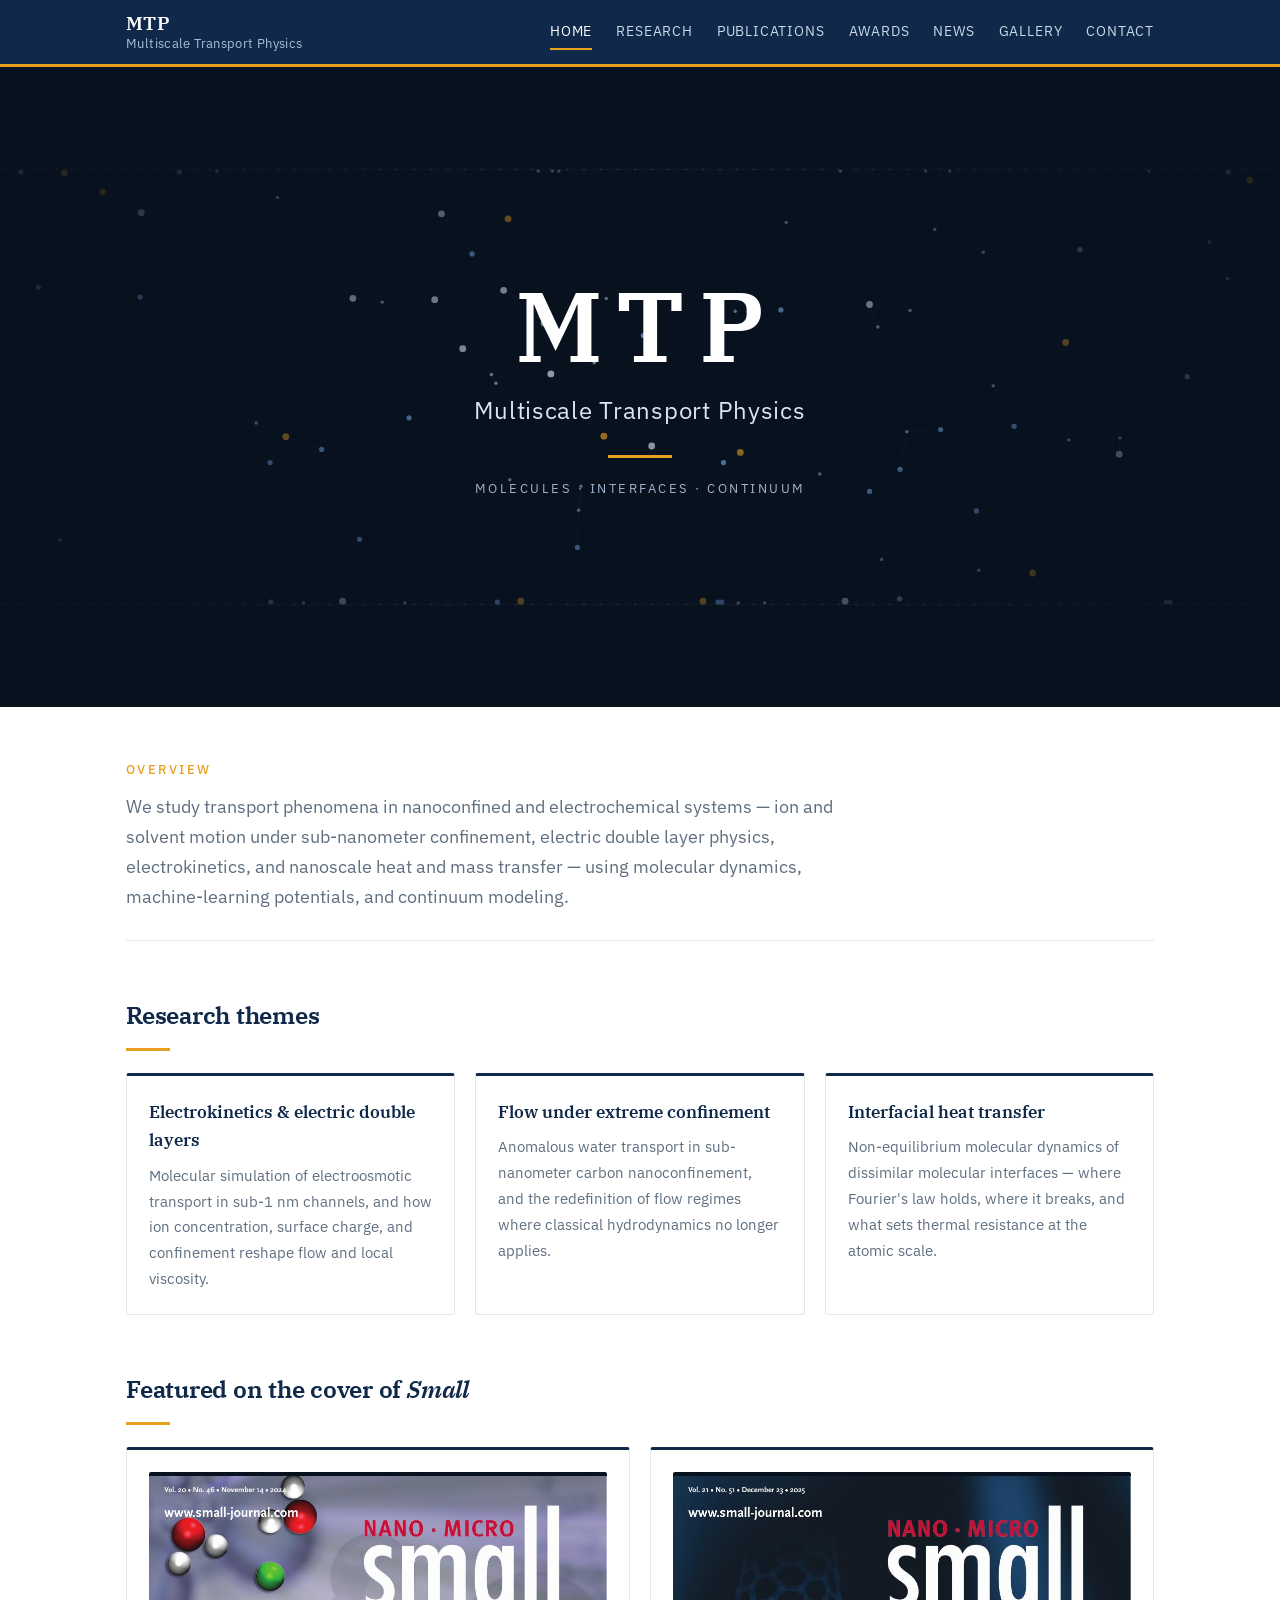
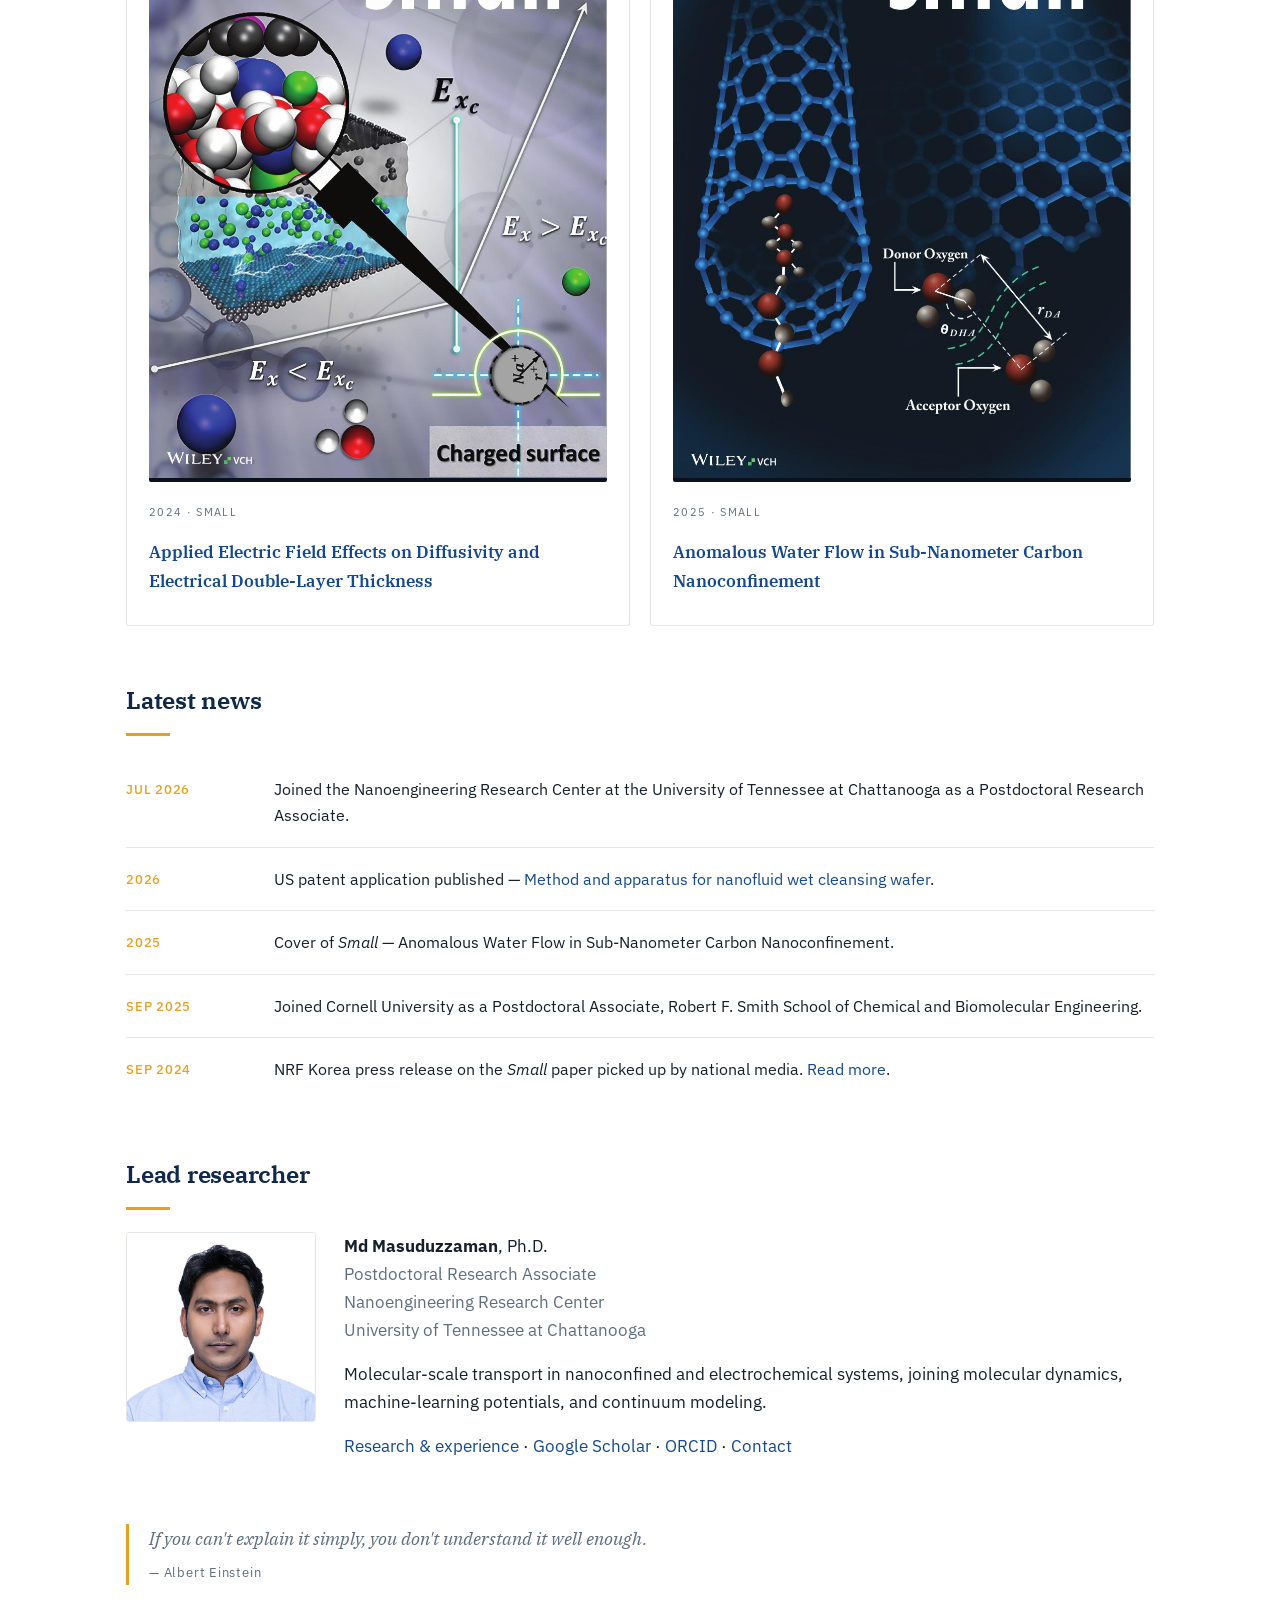
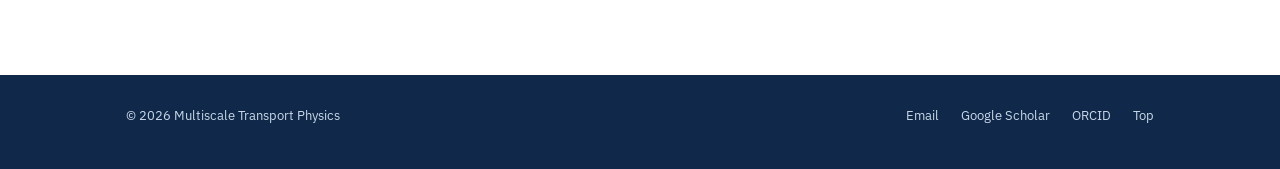
==== index.html @ 9adac337 "Add files via upload" ====
<!DOCTYPE html>
<html lang="en">
<head>
<meta charset="utf-8">
<meta name="viewport" content="width=device-width, initial-scale=1">
<title>MTP — Multiscale Transport Physics</title>
<meta name="description" content="Multiscale Transport Physics (MTP) — molecular dynamics of nanoconfined transport, electric double layers, and interfacial heat transfer.">
<link rel="preconnect" href="https://fonts.googleapis.com">
<link rel="preconnect" href="https://fonts.gstatic.com" crossorigin>
<link href="https://fonts.googleapis.com/css2?family=IBM+Plex+Mono:wght@400;500&family=IBM+Plex+Sans:wght@400;500;600&family=IBM+Plex+Serif:wght@400;500;600&display=swap" rel="stylesheet">
<link rel="stylesheet" href="assets/style.css">
</head>
<body>

<header class="top">
  <nav>
    <a class="brand" href="index.html">MTP<span>Multiscale Transport Physics</span></a>
    <button id="menuBtn" aria-label="Menu">Menu</button>
    <div class="links" id="navLinks">
      <a class="active" href="index.html">Home</a>
      <a href="research.html">Research</a>
      <a href="publications.html">Publications</a>
      <a href="awards.html">Awards</a>
      <a href="news.html">News</a>
      <a href="gallery.html">Gallery</a>
      <a href="contact.html">Contact</a>
    </div>
  </nav>
</header>

<section class="hero-atoms">
  <canvas id="atoms" aria-hidden="true"></canvas>
  <div class="veil"></div>
  <div class="center">
    <p class="mark">MTP</p>
    <p class="full">Multiscale Transport Physics</p>
    <div class="rule"></div>
    <p class="tagline">Molecules · Interfaces · Continuum</p>
  </div>
</section>

<main id="start">

  <div class="page-head">
    <p class="eyebrow">Overview</p>
    <p class="lede">We study transport phenomena in nanoconfined and electrochemical systems — ion and solvent motion under sub-nanometer confinement, electric double layer physics, electrokinetics, and nanoscale heat and mass transfer — using molecular dynamics, machine-learning potentials, and continuum modeling.</p>
  </div>

  <h2>Research themes</h2>
  <div class="cards">
    <div class="card">
      <h4>Electrokinetics &amp; electric double layers</h4>
      <p>Molecular simulation of electroosmotic transport in sub-1 nm channels, and how ion concentration, surface charge, and confinement reshape flow and local viscosity.</p>
    </div>
    <div class="card">
      <h4>Flow under extreme confinement</h4>
      <p>Anomalous water transport in sub-nanometer carbon nanoconfinement, and the redefinition of flow regimes where classical hydrodynamics no longer applies.</p>
    </div>
    <div class="card">
      <h4>Interfacial heat transfer</h4>
      <p>Non-equilibrium molecular dynamics of dissimilar molecular interfaces — where Fourier's law holds, where it breaks, and what sets thermal resistance at the atomic scale.</p>
    </div>
  </div>

  <h2>Featured on the cover of <em>Small</em></h2>
  <div class="cards">
    <div class="card">
      <img class="coverimg" src="images/cover-2024.jpg" alt="Small 2024 cover">
      <span class="tag">2024 · Small</span>
      <h4 style="margin-top:10px"><a href="https://onlinelibrary.wiley.com/doi/abs/10.1002/smll.202470342">Applied Electric Field Effects on Diffusivity and Electrical Double-Layer Thickness</a></h4>
    </div>
    <div class="card">
      <img class="coverimg" src="images/cover-2025.jpg" alt="Small 2025 cover">
      <span class="tag">2025 · Small</span>
      <h4 style="margin-top:10px"><a href="https://onlinelibrary.wiley.com/doi/abs/10.1002/smll.71726">Anomalous Water Flow in Sub-Nanometer Carbon Nanoconfinement</a></h4>
    </div>
  </div>

  <h2>Latest news</h2>
  <ul class="plain news">
    <li><span class="date">Jul 2026</span><span>Joined the Nanoengineering Research Center at the University of Tennessee at Chattanooga as a Postdoctoral Research Associate.</span></li>
    <li><span class="date">2026</span><span>US patent application published — <a href="https://patents.google.com/patent/US20260068576A1/en">Method and apparatus for nanofluid wet cleansing wafer</a>.</span></li>
    <li><span class="date">2025</span><span>Cover of <em>Small</em> — Anomalous Water Flow in Sub-Nanometer Carbon Nanoconfinement.</span></li>
    <li><span class="date">Sep 2025</span><span>Joined Cornell University as a Postdoctoral Associate, Robert F. Smith School of Chemical and Biomolecular Engineering.</span></li>
    <li><span class="date">Sep 2024</span><span>NRF Korea press release on the <em>Small</em> paper picked up by national media. <a href="news.html">Read more</a>.</span></li>
  </ul>

  <h2>Lead researcher</h2>
  <div class="lead">
    <img src="images/portrait.jpg" alt="Md Masuduzzaman">
    <div>
      <p><strong>Md Masuduzzaman</strong>, Ph.D.<br>
      <span class="sub">Postdoctoral Research Associate<br>
      Nanoengineering Research Center<br>
      University of Tennessee at Chattanooga</span></p>
      <p>Molecular-scale transport in nanoconfined and electrochemical systems, joining molecular dynamics, machine-learning potentials, and continuum modeling.</p>
      <p><a href="research.html">Research &amp; experience</a> ·
      <a href="https://scholar.google.com/citations?user=24VWKvkAAAAJ&hl=en">Google Scholar</a> ·
      <a href="https://orcid.org/0000-0002-1301-1601">ORCID</a> ·
      <a href="contact.html">Contact</a></p>
    </div>
  </div>

  <blockquote class="quote">
    If you can't explain it simply, you don't understand it well enough.
    <cite>— Albert Einstein</cite>
  </blockquote>

</main>

<footer>
  <div class="fwrap">
    <span>© <span class="yr"></span> Multiscale Transport Physics</span>
    <a href="mailto:md-masuduzzaman@utc.edu">Email</a>
    <a href="https://scholar.google.com/citations?user=24VWKvkAAAAJ&hl=en">Google Scholar</a>
    <a href="https://orcid.org/0000-0002-1301-1601">ORCID</a>
    <a href="#">Top</a>
  </div>
</footer>

<script src="assets/site.js"></script>
<script src="assets/atoms.js"></script>
</body>
</html>
---- assets/style.css ----
:root{
  --navy:#10294a;
  --ink:#16202c;
  --muted:#5f6f80;
  --line:#e4e8ed;
  --bg:#ffffff;
  --soft:#f6f8fa;
  --gold:#e8a020;
  --link:#14498f;
  --maxw:1080px;
  --pad:26px;
}
*{box-sizing:border-box}
html{scroll-behavior:smooth}
body{margin:0;background:var(--bg);color:var(--ink);
  font-family:"IBM Plex Sans",system-ui,-apple-system,sans-serif;
  font-size:16.5px;line-height:1.7;-webkit-font-smoothing:antialiased}
a{color:var(--link);text-decoration:none}
a:hover{text-decoration:underline}
a:focus-visible,button:focus-visible{outline:2px solid var(--gold);outline-offset:3px}
img{max-width:100%;height:auto;display:block}

/* ================= header ================= */
header.top{position:sticky;top:0;z-index:40;background:var(--navy);
  border-bottom:3px solid var(--gold)}
nav{max-width:var(--maxw);margin:0 auto;padding:0 var(--pad);
  display:flex;align-items:center;gap:26px;min-height:64px}
nav .brand{margin-right:auto;color:#fff;font-family:"IBM Plex Serif",serif;
  font-weight:600;font-size:19px;letter-spacing:.02em;line-height:1.25}
nav .brand:hover{text-decoration:none}
nav .brand span{font-family:"IBM Plex Sans",sans-serif;font-weight:400;
  font-size:12.5px;color:#a9bdd6;display:block;letter-spacing:.03em}
nav .links{display:flex;gap:24px;flex-wrap:wrap}
nav .links a{font-size:13.5px;letter-spacing:.06em;text-transform:uppercase;
  color:#c9d8e8;padding:6px 0;border-bottom:2px solid transparent}
nav .links a:hover{color:#fff;text-decoration:none;border-bottom-color:rgba(232,160,32,.5)}
nav .links a.active{color:#fff;border-bottom-color:var(--gold)}
#menuBtn{display:none;background:none;border:1px solid #3d5b80;border-radius:3px;
  color:#fff;padding:6px 12px;font-size:13px;cursor:pointer}
@media(max-width:860px){
  nav{flex-wrap:wrap;padding-bottom:8px}
  #menuBtn{display:block}
  nav .links{display:none;width:100%;flex-direction:column;gap:0;padding:6px 0 10px}
  nav .links.open{display:flex}
  nav .links a{padding:10px 0;border-bottom:1px solid rgba(255,255,255,.08)}
}

/* ================= hero ================= */
.hero-atoms{position:relative;height:min(78vh,640px);min-height:420px;
  background:#08111e;overflow:hidden}
.hero-atoms canvas{position:absolute;inset:0;width:100%;height:100%;display:block}
.hero-atoms .veil{position:absolute;inset:0;
  background:radial-gradient(ellipse at center,rgba(8,17,30,.28) 0%,rgba(8,17,30,.86) 72%)}
.hero-atoms .center{position:absolute;inset:0;display:flex;flex-direction:column;
  align-items:center;justify-content:center;text-align:center;padding:0 24px}
.hero-atoms .mark{font-family:"IBM Plex Serif",serif;font-size:clamp(3rem,10vw,6.2rem);
  font-weight:600;letter-spacing:.14em;color:#fff;margin:0;line-height:1;text-indent:.14em;
  opacity:0;animation:rise .9s ease .1s forwards}
.hero-atoms .full{font-weight:400;font-size:clamp(1rem,2.8vw,1.5rem);color:#dce6f2;
  margin:16px 0 0;letter-spacing:.03em;opacity:0;animation:rise .9s ease .4s forwards}
.hero-atoms .rule{width:64px;height:3px;background:var(--gold);margin:24px 0 0;
  opacity:0;animation:rise .9s ease .6s forwards}
.hero-atoms .tagline{font-size:12.5px;letter-spacing:.2em;text-transform:uppercase;
  color:#9fb4cc;margin:20px 0 0;opacity:0;animation:rise .9s ease .75s forwards}
@keyframes rise{from{opacity:0;transform:translateY(12px)}to{opacity:1;transform:none}}
@media (prefers-reduced-motion:reduce){
  .hero-atoms .mark,.hero-atoms .full,.hero-atoms .rule,.hero-atoms .tagline{animation:none;opacity:1}
}

/* ================= sections ================= */
main{max-width:var(--maxw);margin:0 auto;padding:0 var(--pad) 90px}
.page-head{padding:52px 0 28px;border-bottom:1px solid var(--line)}
.eyebrow{font-size:12.5px;letter-spacing:.18em;text-transform:uppercase;
  color:var(--gold);margin:0 0 12px;font-weight:500}
h1,h2,h3,h4{font-family:"IBM Plex Serif",serif;color:var(--navy)}
h1{font-size:clamp(1.9rem,4.4vw,2.6rem);font-weight:600;line-height:1.16;
  letter-spacing:-.015em;margin:0 0 16px}
h2{font-size:1.5rem;font-weight:600;margin:54px 0 0;letter-spacing:-.01em}
h2::after{content:"";display:block;width:44px;height:3px;background:var(--gold);margin:12px 0 22px}
h3{font-size:1.05rem;font-weight:600;margin:38px 0 14px;color:var(--ink)}
h4{font-size:1.05rem;font-weight:600;margin:0 0 8px}
.page-head h1{margin-top:0}
p{margin:0 0 16px}
.sub{color:var(--muted)}
.lede{font-size:1.1rem;color:var(--muted);margin:0;max-width:68ch}
.intro{max-width:70ch;padding:52px 0 0}
.intro p{font-size:1.1rem;color:var(--muted)}

/* ================= cards ================= */
.cards{display:grid;grid-template-columns:repeat(auto-fit,minmax(270px,1fr));gap:20px}
.card{border:1px solid var(--line);border-top:3px solid var(--navy);
  border-radius:3px;padding:22px;background:var(--bg)}
.card p{font-size:.95rem;color:var(--muted);margin:0}
.card img{border-radius:2px;margin:0 0 14px}
.card img.coverimg{aspect-ratio:3/4;object-fit:contain;background:#08111e}
.tag{display:inline-block;font-size:11px;letter-spacing:.12em;text-transform:uppercase;
  color:var(--muted);margin-bottom:6px}

/* ================= lists ================= */
ul.plain{list-style:none;padding:0;margin:0}
ul.plain li{padding:18px 0;border-bottom:1px solid var(--line);font-size:.97rem}
ul.plain li:last-child{border-bottom:0}
ul.bul{padding-left:20px;margin:0 0 16px}
ul.bul li{margin-bottom:10px}
.authors{color:var(--muted)}
.venue{font-weight:600;color:var(--navy)}

ul.pubs li{display:grid;grid-template-columns:180px 1fr;gap:24px;align-items:start}
ul.pubs img{border:1px solid var(--line);border-radius:3px;background:#fff;
  width:100%;aspect-ratio:4/3;object-fit:contain;padding:7px}
@media(max-width:620px){ul.pubs li{grid-template-columns:1fr}ul.pubs img{max-width:300px}}

.news li{display:grid;grid-template-columns:130px 1fr;gap:18px}
.news .date{font-size:12.5px;letter-spacing:.06em;text-transform:uppercase;
  color:var(--gold);font-weight:500;padding-top:3px}
@media(max-width:620px){.news li{grid-template-columns:1fr;gap:4px}}

/* ================= timeline ================= */
.role{border-left:3px solid var(--line);padding:0 0 28px 24px;position:relative}
.role::before{content:"";position:absolute;left:-7px;top:9px;width:11px;height:11px;
  border-radius:50%;background:var(--gold)}
.role .when{font-size:12.5px;letter-spacing:.06em;text-transform:uppercase;
  color:var(--muted);font-weight:500}
.role .what{font-weight:600;color:var(--navy);margin:3px 0 2px}
.role .where{color:var(--muted);font-size:.95rem}

/* ================= media blocks ================= */
.lead{display:grid;grid-template-columns:190px 1fr;gap:28px;align-items:start}
.lead img{border:1px solid var(--line);border-radius:3px;width:100%;
  aspect-ratio:1/1;object-fit:cover}
@media(max-width:620px){.lead{grid-template-columns:1fr}.lead img{max-width:210px}}

.grid{display:grid;grid-template-columns:repeat(auto-fill,minmax(240px,1fr));gap:18px}
.grid figure{margin:0}
.grid img{border:1px solid var(--line);border-radius:3px;aspect-ratio:4/3;
  object-fit:contain;background:#fff;padding:7px}
.grid figcaption{font-size:.85rem;color:var(--muted);margin-top:8px}
.wide{border:1px solid var(--line);border-radius:3px;background:#fff;padding:10px}

.videos{display:grid;grid-template-columns:repeat(auto-fill,minmax(310px,1fr));gap:20px}
.videos figure{margin:0}
.videos .frame{position:relative;padding-top:56.25%;border:1px solid var(--line);
  border-radius:3px;overflow:hidden;background:#08111e}
.videos iframe{position:absolute;inset:0;width:100%;height:100%;border:0}
.videos figcaption{font-size:.85rem;color:var(--muted);margin-top:8px}

/* ================= panels ================= */
.panel{background:var(--soft);border:1px solid var(--line);border-left:3px solid var(--gold);
  border-radius:3px;padding:26px}
.panel .row{display:grid;grid-template-columns:130px 1fr;gap:14px;padding:8px 0;font-size:.96rem}
.panel .row b{color:var(--muted);font-size:12px;letter-spacing:.1em;
  text-transform:uppercase;font-weight:500;padding-top:4px}
@media(max-width:560px){.panel .row{grid-template-columns:1fr;gap:2px}}
.quote{font-family:"IBM Plex Serif",serif;font-size:1.1rem;font-style:italic;
  color:var(--muted);border-left:3px solid var(--gold);padding-left:20px;margin:48px 0 0}
.quote cite{display:block;font-style:normal;font-size:.82rem;
  font-family:"IBM Plex Sans",sans-serif;margin-top:8px;letter-spacing:.06em}

/* ================= footer ================= */
footer{background:var(--navy);color:#c9d8e8}
footer .fwrap{max-width:var(--maxw);margin:0 auto;padding:30px var(--pad) 42px;
  display:flex;gap:22px;flex-wrap:wrap;align-items:center;font-size:13px}
footer .fwrap span:first-child{margin-right:auto}
footer a{color:#c9d8e8}
footer a:hover{color:#fff}
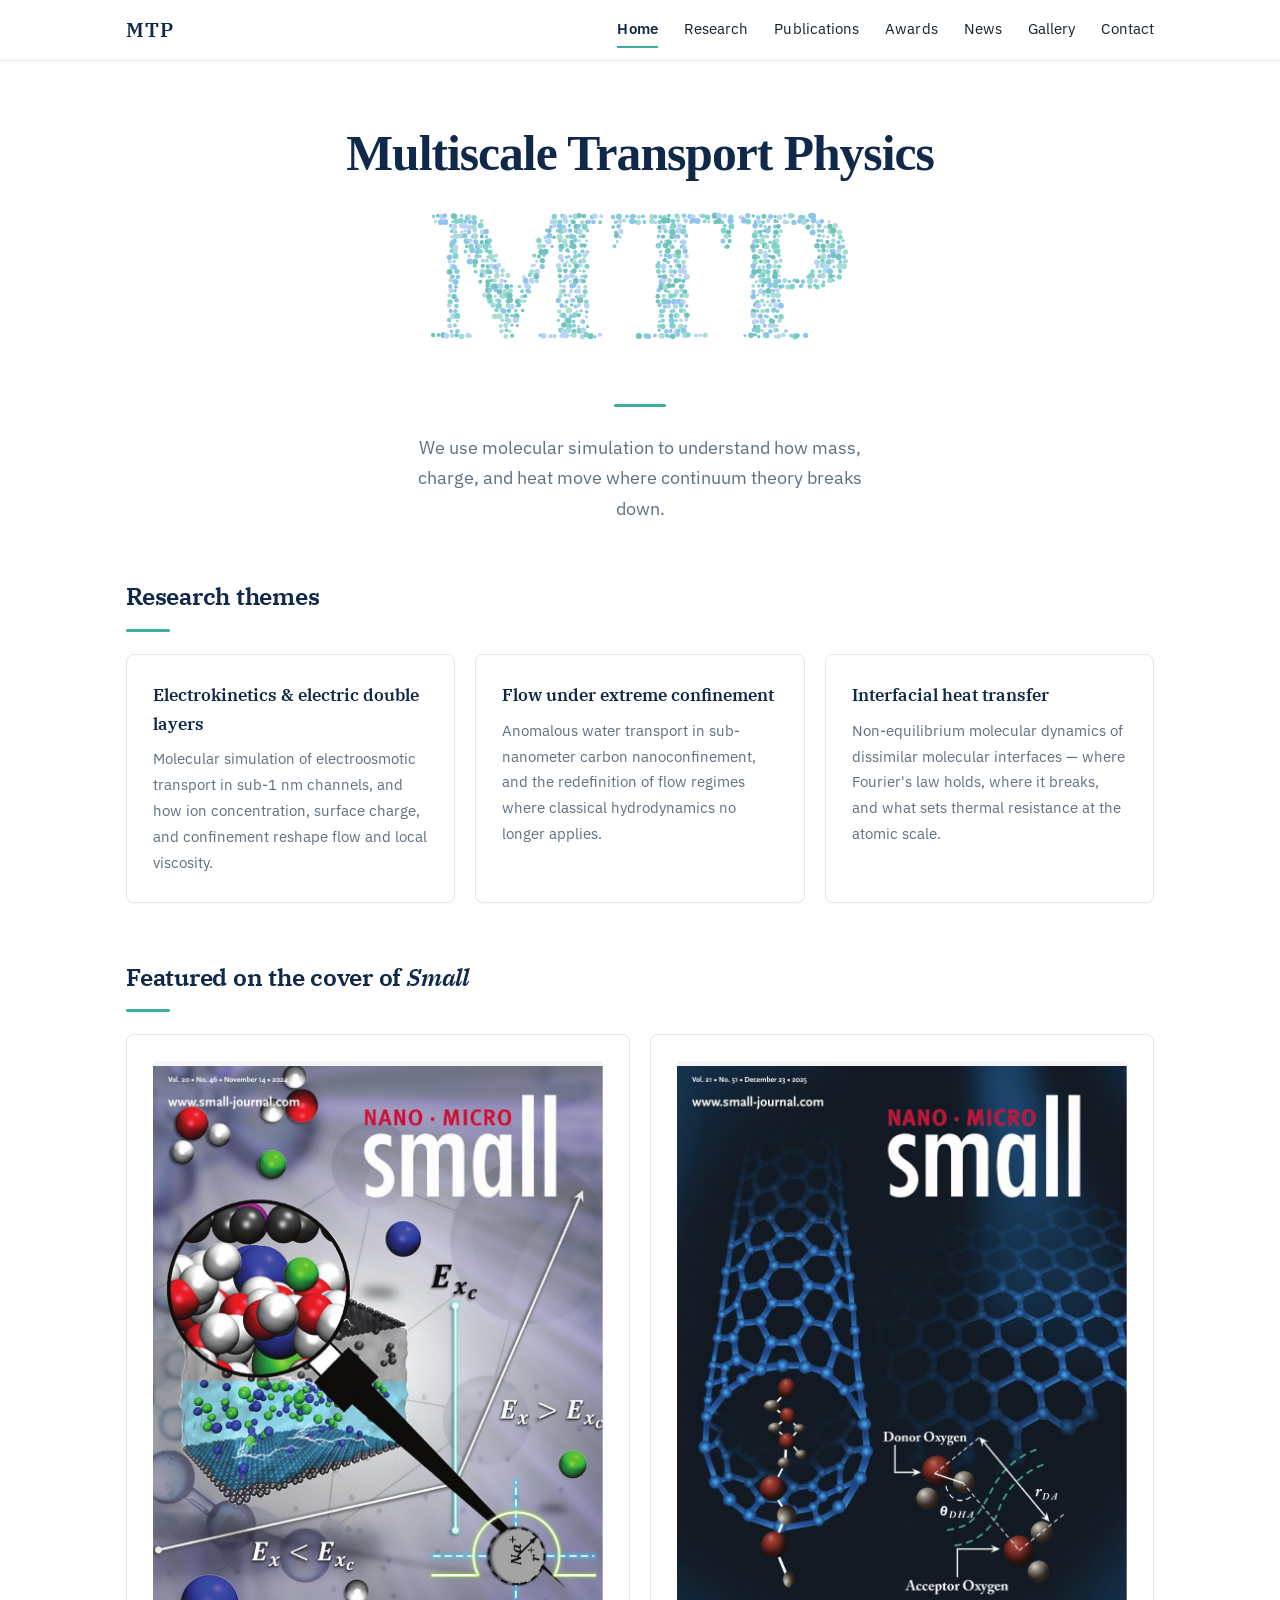
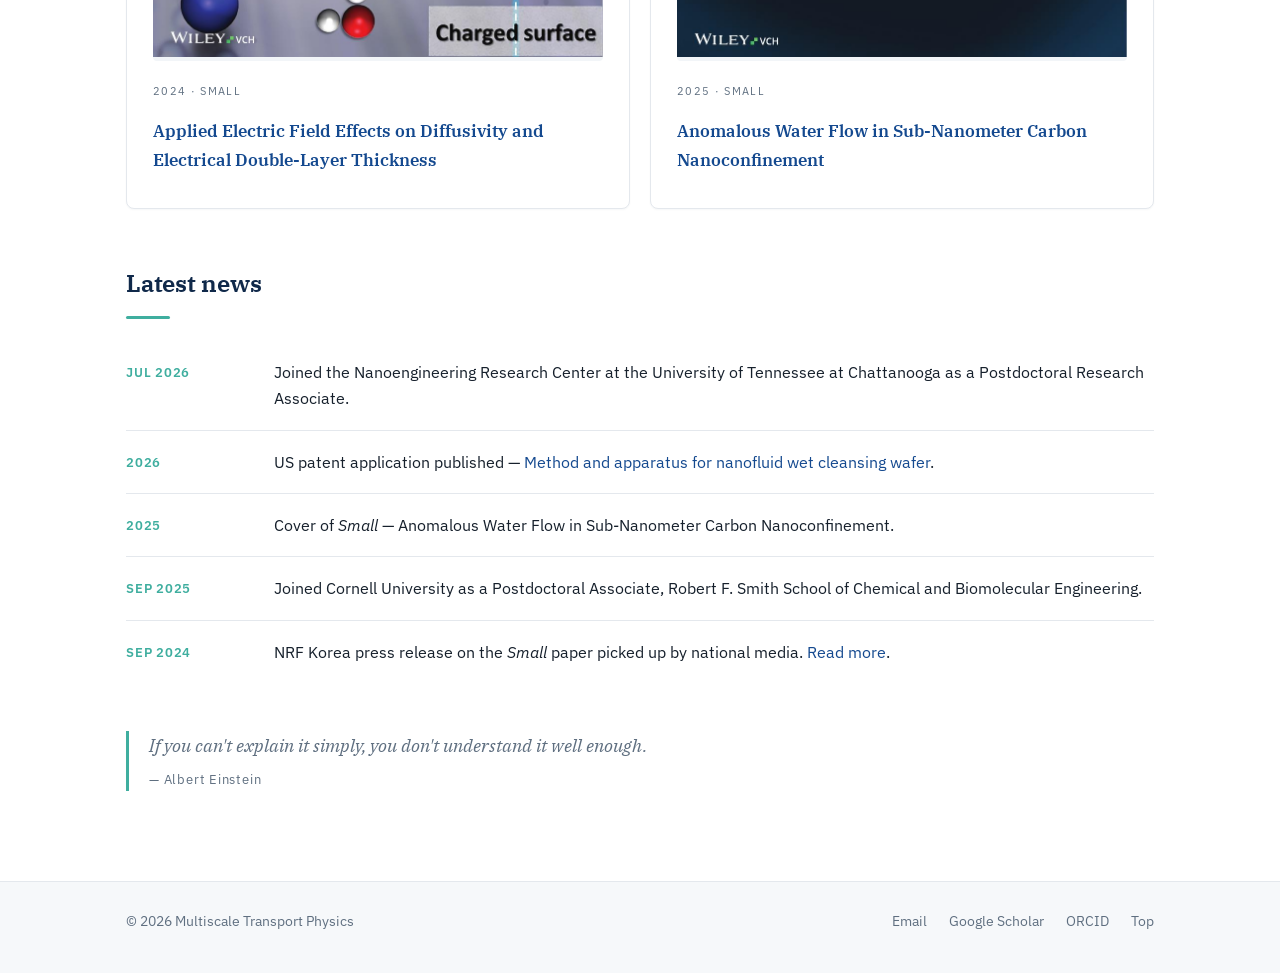
==== commit 525835a2: "Add files via upload" ====
--- a/index.html
+++ b/index.html
@@ -28,25 +28,18 @@
   </nav>
 </header>
 
-<section class="hero-atoms">
-  <canvas id="atoms" aria-hidden="true"></canvas>
-  <div class="veil"></div>
-  <div class="center">
-    <p class="mark">MTP</p>
-    <p class="full">Multiscale Transport Physics</p>
-    <div class="rule"></div>
-    <p class="tagline">Molecules · Interfaces · Continuum</p>
+<section class="hero">
+  <div class="inner">
+    <h1>Multiscale Transport Physics</h1>
+    <div class="canvaswrap"><canvas id="mark" aria-label="MTP"></canvas></div>
+    <div class="divider"></div>
+    <p class="tagline">We use molecular simulation to understand how mass, charge, and heat move where continuum theory breaks down.</p>
   </div>
 </section>
 
 <main id="start">
 
-  <div class="page-head">
-    <p class="eyebrow">Overview</p>
-    <p class="lede">We study transport phenomena in nanoconfined and electrochemical systems — ion and solvent motion under sub-nanometer confinement, electric double layer physics, electrokinetics, and nanoscale heat and mass transfer — using molecular dynamics, machine-learning potentials, and continuum modeling.</p>
-  </div>
-
-  <h2>Research themes</h2>
+  <h2 style="margin-top:34px">Research themes</h2>
   <div class="cards">
     <div class="card">
       <h4>Electrokinetics &amp; electric double layers</h4>
@@ -85,22 +78,6 @@
     <li><span class="date">Sep 2024</span><span>NRF Korea press release on the <em>Small</em> paper picked up by national media. <a href="news.html">Read more</a>.</span></li>
   </ul>
 
-  <h2>Lead researcher</h2>
-  <div class="lead">
-    <img src="images/portrait.jpg" alt="Md Masuduzzaman">
-    <div>
-      <p><strong>Md Masuduzzaman</strong>, Ph.D.<br>
-      <span class="sub">Postdoctoral Research Associate<br>
-      Nanoengineering Research Center<br>
-      University of Tennessee at Chattanooga</span></p>
-      <p>Molecular-scale transport in nanoconfined and electrochemical systems, joining molecular dynamics, machine-learning potentials, and continuum modeling.</p>
-      <p><a href="research.html">Research &amp; experience</a> ·
-      <a href="https://scholar.google.com/citations?user=24VWKvkAAAAJ&hl=en">Google Scholar</a> ·
-      <a href="https://orcid.org/0000-0002-1301-1601">ORCID</a> ·
-      <a href="contact.html">Contact</a></p>
-    </div>
-  </div>
-
   <blockquote class="quote">
     If you can't explain it simply, you don't understand it well enough.
     <cite>— Albert Einstein</cite>
@@ -119,6 +96,6 @@
 </footer>
 
 <script src="assets/site.js"></script>
-<script src="assets/atoms.js"></script>
+<script src="assets/wordmark.js"></script>
 </body>
 </html>
--- a/assets/style.css
+++ b/assets/style.css
@@ -6,6 +6,7 @@
   --bg:#ffffff;
   --soft:#f6f8fa;
   --gold:#e8a020;
+  --teal:#3fae9f;
   --link:#14498f;
   --maxw:1080px;
   --pad:26px;
@@ -21,62 +22,52 @@
 img{max-width:100%;height:auto;display:block}
 
 /* ================= header ================= */
-header.top{position:sticky;top:0;z-index:40;background:var(--navy);
-  border-bottom:3px solid var(--gold)}
+header.top{position:sticky;top:0;z-index:40;background:rgba(255,255,255,.95);
+  backdrop-filter:blur(10px);border-bottom:1px solid var(--line)}
 nav{max-width:var(--maxw);margin:0 auto;padding:0 var(--pad);
-  display:flex;align-items:center;gap:26px;min-height:64px}
-nav .brand{margin-right:auto;color:#fff;font-family:"IBM Plex Serif",serif;
-  font-weight:600;font-size:19px;letter-spacing:.02em;line-height:1.25}
+  display:flex;align-items:center;gap:30px;min-height:60px}
+nav .brand{margin-right:auto;color:var(--navy);font-family:"IBM Plex Serif",serif;
+  font-weight:600;font-size:20px;letter-spacing:.04em}
 nav .brand:hover{text-decoration:none}
-nav .brand span{font-family:"IBM Plex Sans",sans-serif;font-weight:400;
-  font-size:12.5px;color:#a9bdd6;display:block;letter-spacing:.03em}
-nav .links{display:flex;gap:24px;flex-wrap:wrap}
-nav .links a{font-size:13.5px;letter-spacing:.06em;text-transform:uppercase;
-  color:#c9d8e8;padding:6px 0;border-bottom:2px solid transparent}
-nav .links a:hover{color:#fff;text-decoration:none;border-bottom-color:rgba(232,160,32,.5)}
-nav .links a.active{color:#fff;border-bottom-color:var(--gold)}
-#menuBtn{display:none;background:none;border:1px solid #3d5b80;border-radius:3px;
-  color:#fff;padding:6px 12px;font-size:13px;cursor:pointer}
+nav .brand span{display:none}
+nav .links{display:flex;gap:26px;flex-wrap:wrap}
+nav .links a{font-size:14.5px;color:var(--ink);padding:5px 0;
+  border-bottom:2px solid transparent;letter-spacing:.005em}
+nav .links a:hover{color:var(--navy);text-decoration:none;border-bottom-color:var(--line)}
+nav .links a.active{color:var(--navy);font-weight:600;border-bottom-color:var(--teal)}
+#menuBtn{display:none;background:none;border:1px solid var(--line);border-radius:4px;
+  color:var(--ink);padding:6px 12px;font-size:13px;cursor:pointer}
 @media(max-width:860px){
   nav{flex-wrap:wrap;padding-bottom:8px}
   #menuBtn{display:block}
-  nav .links{display:none;width:100%;flex-direction:column;gap:0;padding:6px 0 10px}
+  nav .links{display:none;width:100%;flex-direction:column;gap:0;padding:4px 0 8px}
   nav .links.open{display:flex}
-  nav .links a{padding:10px 0;border-bottom:1px solid rgba(255,255,255,.08)}
+  nav .links a{padding:10px 0;border-bottom:1px solid var(--line)}
 }
 
 /* ================= hero ================= */
-.hero-atoms{position:relative;height:min(78vh,640px);min-height:420px;
-  background:#08111e;overflow:hidden}
-.hero-atoms canvas{position:absolute;inset:0;width:100%;height:100%;display:block}
-.hero-atoms .veil{position:absolute;inset:0;
-  background:radial-gradient(ellipse at center,rgba(8,17,30,.28) 0%,rgba(8,17,30,.86) 72%)}
-.hero-atoms .center{position:absolute;inset:0;display:flex;flex-direction:column;
-  align-items:center;justify-content:center;text-align:center;padding:0 24px}
-.hero-atoms .mark{font-family:"IBM Plex Serif",serif;font-size:clamp(3rem,10vw,6.2rem);
-  font-weight:600;letter-spacing:.14em;color:#fff;margin:0;line-height:1;text-indent:.14em;
-  opacity:0;animation:rise .9s ease .1s forwards}
-.hero-atoms .full{font-weight:400;font-size:clamp(1rem,2.8vw,1.5rem);color:#dce6f2;
-  margin:16px 0 0;letter-spacing:.03em;opacity:0;animation:rise .9s ease .4s forwards}
-.hero-atoms .rule{width:64px;height:3px;background:var(--gold);margin:24px 0 0;
-  opacity:0;animation:rise .9s ease .6s forwards}
-.hero-atoms .tagline{font-size:12.5px;letter-spacing:.2em;text-transform:uppercase;
-  color:#9fb4cc;margin:20px 0 0;opacity:0;animation:rise .9s ease .75s forwards}
-@keyframes rise{from{opacity:0;transform:translateY(12px)}to{opacity:1;transform:none}}
-@media (prefers-reduced-motion:reduce){
-  .hero-atoms .mark,.hero-atoms .full,.hero-atoms .rule,.hero-atoms .tagline{animation:none;opacity:1}
-}
+.hero{background:var(--bg);padding:64px 0 18px;text-align:center}
+.hero .inner{max-width:900px;margin:0 auto;padding:0 var(--pad)}
+.hero h1{font-size:clamp(1.9rem,5vw,3.1rem);font-weight:700;color:var(--navy);
+  margin:0;letter-spacing:-.02em;line-height:1.15}
+.hero .canvaswrap{margin:14px auto 0;max-width:640px}
+.hero canvas{width:100%;height:190px;display:block;cursor:crosshair;touch-action:none}
+@media(max-width:600px){.hero canvas{height:130px}}
+.hero .divider{width:52px;height:3px;background:var(--teal);margin:18px auto 26px;
+  border-radius:2px}
+.hero .tagline{font-size:1.12rem;color:var(--muted);max-width:44ch;margin:0 auto;
+  line-height:1.7}
 
 /* ================= sections ================= */
 main{max-width:var(--maxw);margin:0 auto;padding:0 var(--pad) 90px}
 .page-head{padding:52px 0 28px;border-bottom:1px solid var(--line)}
 .eyebrow{font-size:12.5px;letter-spacing:.18em;text-transform:uppercase;
-  color:var(--gold);margin:0 0 12px;font-weight:500}
+  color:var(--teal);margin:0 0 12px;font-weight:600}
 h1,h2,h3,h4{font-family:"IBM Plex Serif",serif;color:var(--navy)}
 h1{font-size:clamp(1.9rem,4.4vw,2.6rem);font-weight:600;line-height:1.16;
   letter-spacing:-.015em;margin:0 0 16px}
 h2{font-size:1.5rem;font-weight:600;margin:54px 0 0;letter-spacing:-.01em}
-h2::after{content:"";display:block;width:44px;height:3px;background:var(--gold);margin:12px 0 22px}
+h2::after{content:"";display:block;width:44px;height:3px;background:var(--teal);margin:12px 0 22px;border-radius:2px}
 h3{font-size:1.05rem;font-weight:600;margin:38px 0 14px;color:var(--ink)}
 h4{font-size:1.05rem;font-weight:600;margin:0 0 8px}
 .page-head h1{margin-top:0}
@@ -88,11 +79,12 @@
 
 /* ================= cards ================= */
 .cards{display:grid;grid-template-columns:repeat(auto-fit,minmax(270px,1fr));gap:20px}
-.card{border:1px solid var(--line);border-top:3px solid var(--navy);
-  border-radius:3px;padding:22px;background:var(--bg)}
+.card{border:1px solid var(--line);border-radius:8px;padding:26px;background:var(--bg);
+  box-shadow:0 1px 2px rgba(16,41,74,.04);transition:box-shadow .18s ease,transform .18s ease}
+.card:hover{box-shadow:0 6px 20px rgba(16,41,74,.08);transform:translateY(-2px)}
 .card p{font-size:.95rem;color:var(--muted);margin:0}
 .card img{border-radius:2px;margin:0 0 14px}
-.card img.coverimg{aspect-ratio:3/4;object-fit:contain;background:#08111e}
+.card img.coverimg{aspect-ratio:3/4;object-fit:contain;background:#f2f5f8;border-radius:4px}
 .tag{display:inline-block;font-size:11px;letter-spacing:.12em;text-transform:uppercase;
   color:var(--muted);margin-bottom:6px}
 
@@ -112,13 +104,13 @@
 
 .news li{display:grid;grid-template-columns:130px 1fr;gap:18px}
 .news .date{font-size:12.5px;letter-spacing:.06em;text-transform:uppercase;
-  color:var(--gold);font-weight:500;padding-top:3px}
+  color:var(--teal);font-weight:600;padding-top:3px}
 @media(max-width:620px){.news li{grid-template-columns:1fr;gap:4px}}
 
 /* ================= timeline ================= */
 .role{border-left:3px solid var(--line);padding:0 0 28px 24px;position:relative}
 .role::before{content:"";position:absolute;left:-7px;top:9px;width:11px;height:11px;
-  border-radius:50%;background:var(--gold)}
+  border-radius:50%;background:var(--teal)}
 .role .when{font-size:12.5px;letter-spacing:.06em;text-transform:uppercase;
   color:var(--muted);font-weight:500}
 .role .what{font-weight:600;color:var(--navy);margin:3px 0 2px}
@@ -140,26 +132,26 @@
 .videos{display:grid;grid-template-columns:repeat(auto-fill,minmax(310px,1fr));gap:20px}
 .videos figure{margin:0}
 .videos .frame{position:relative;padding-top:56.25%;border:1px solid var(--line);
-  border-radius:3px;overflow:hidden;background:#08111e}
+  border-radius:8px;overflow:hidden;background:#eef2f6}
 .videos iframe{position:absolute;inset:0;width:100%;height:100%;border:0}
 .videos figcaption{font-size:.85rem;color:var(--muted);margin-top:8px}
 
 /* ================= panels ================= */
-.panel{background:var(--soft);border:1px solid var(--line);border-left:3px solid var(--gold);
-  border-radius:3px;padding:26px}
+.panel{background:var(--soft);border:1px solid var(--line);border-left:3px solid var(--teal);
+  border-radius:8px;padding:26px}
 .panel .row{display:grid;grid-template-columns:130px 1fr;gap:14px;padding:8px 0;font-size:.96rem}
 .panel .row b{color:var(--muted);font-size:12px;letter-spacing:.1em;
   text-transform:uppercase;font-weight:500;padding-top:4px}
 @media(max-width:560px){.panel .row{grid-template-columns:1fr;gap:2px}}
 .quote{font-family:"IBM Plex Serif",serif;font-size:1.1rem;font-style:italic;
-  color:var(--muted);border-left:3px solid var(--gold);padding-left:20px;margin:48px 0 0}
+  color:var(--muted);border-left:3px solid var(--teal);padding-left:20px;margin:48px 0 0}
 .quote cite{display:block;font-style:normal;font-size:.82rem;
   font-family:"IBM Plex Sans",sans-serif;margin-top:8px;letter-spacing:.06em}
 
 /* ================= footer ================= */
-footer{background:var(--navy);color:#c9d8e8}
-footer .fwrap{max-width:var(--maxw);margin:0 auto;padding:30px var(--pad) 42px;
-  display:flex;gap:22px;flex-wrap:wrap;align-items:center;font-size:13px}
+footer{border-top:1px solid var(--line);background:var(--soft)}
+footer .fwrap{max-width:var(--maxw);margin:0 auto;padding:28px var(--pad) 40px;
+  display:flex;gap:22px;flex-wrap:wrap;align-items:center;font-size:13.5px;color:var(--muted)}
 footer .fwrap span:first-child{margin-right:auto}
-footer a{color:#c9d8e8}
-footer a:hover{color:#fff}
+footer a{color:var(--muted)}
+footer a:hover{color:var(--navy)}
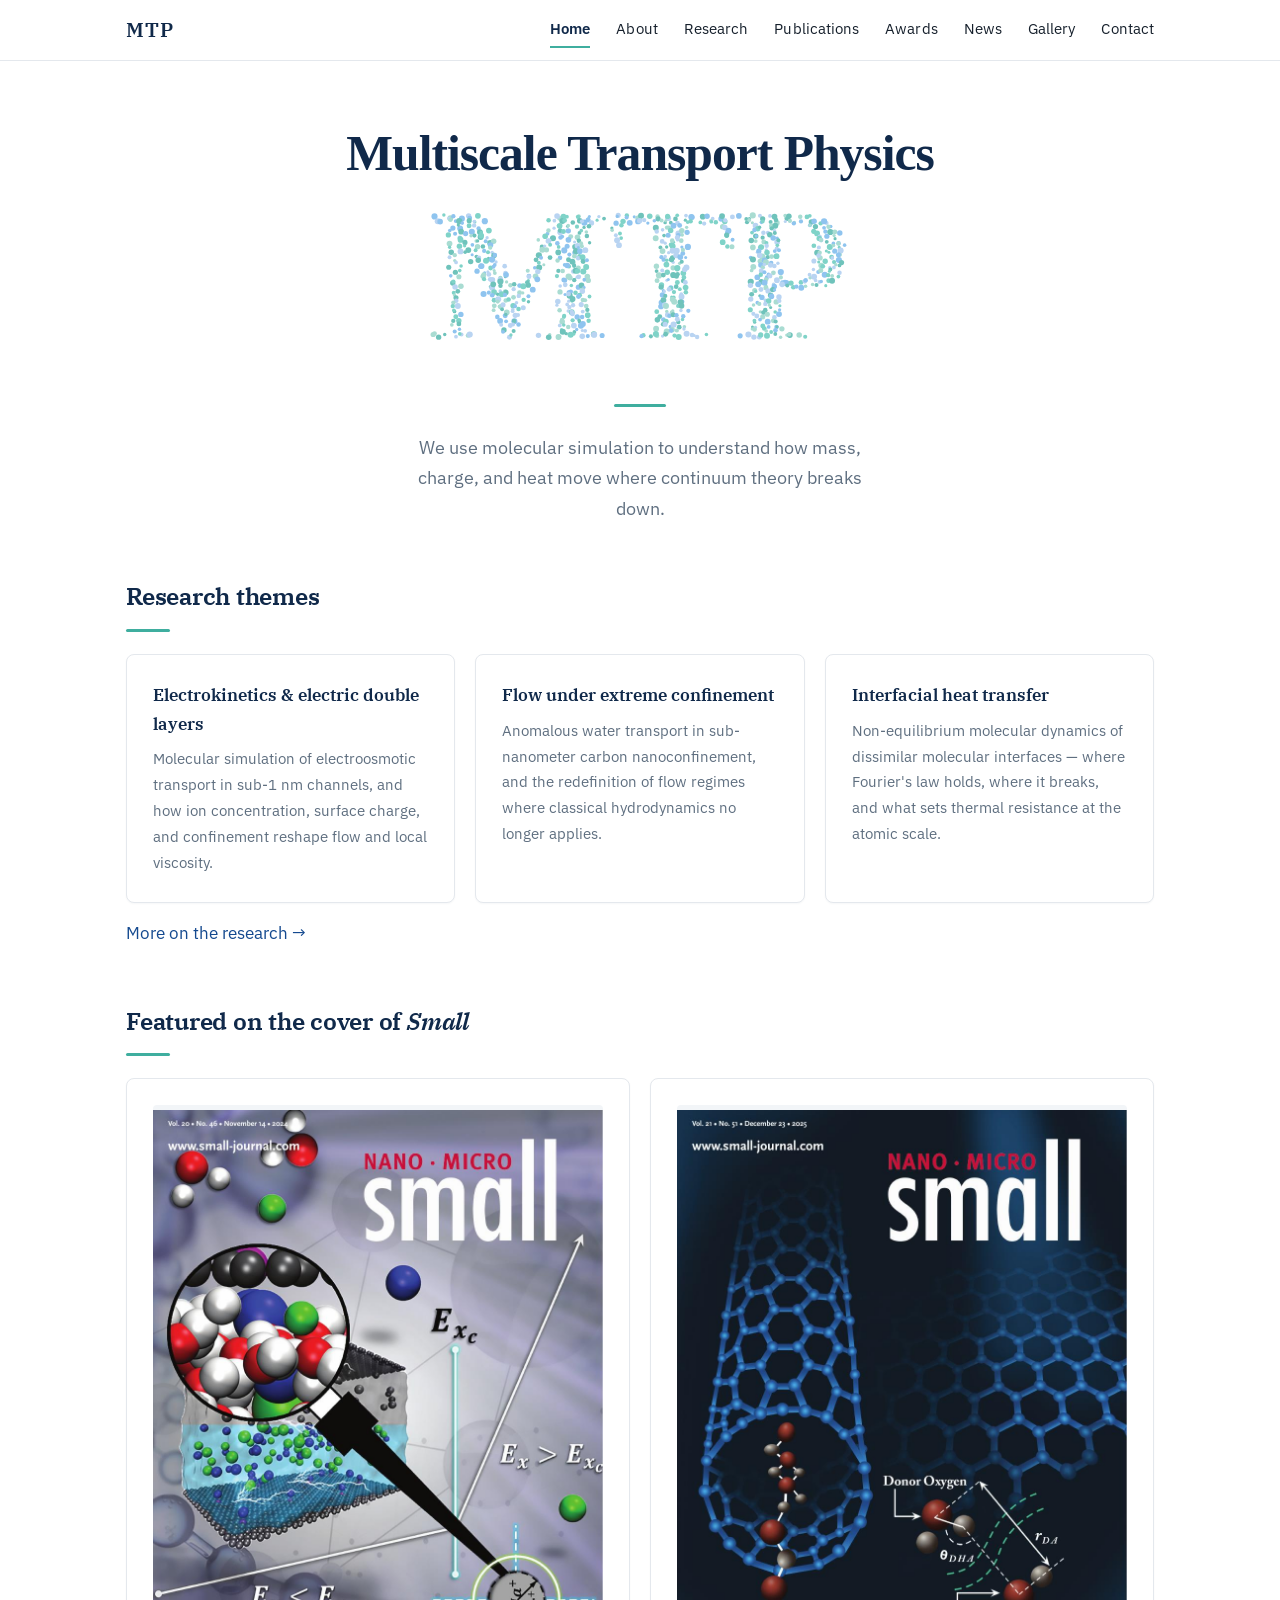
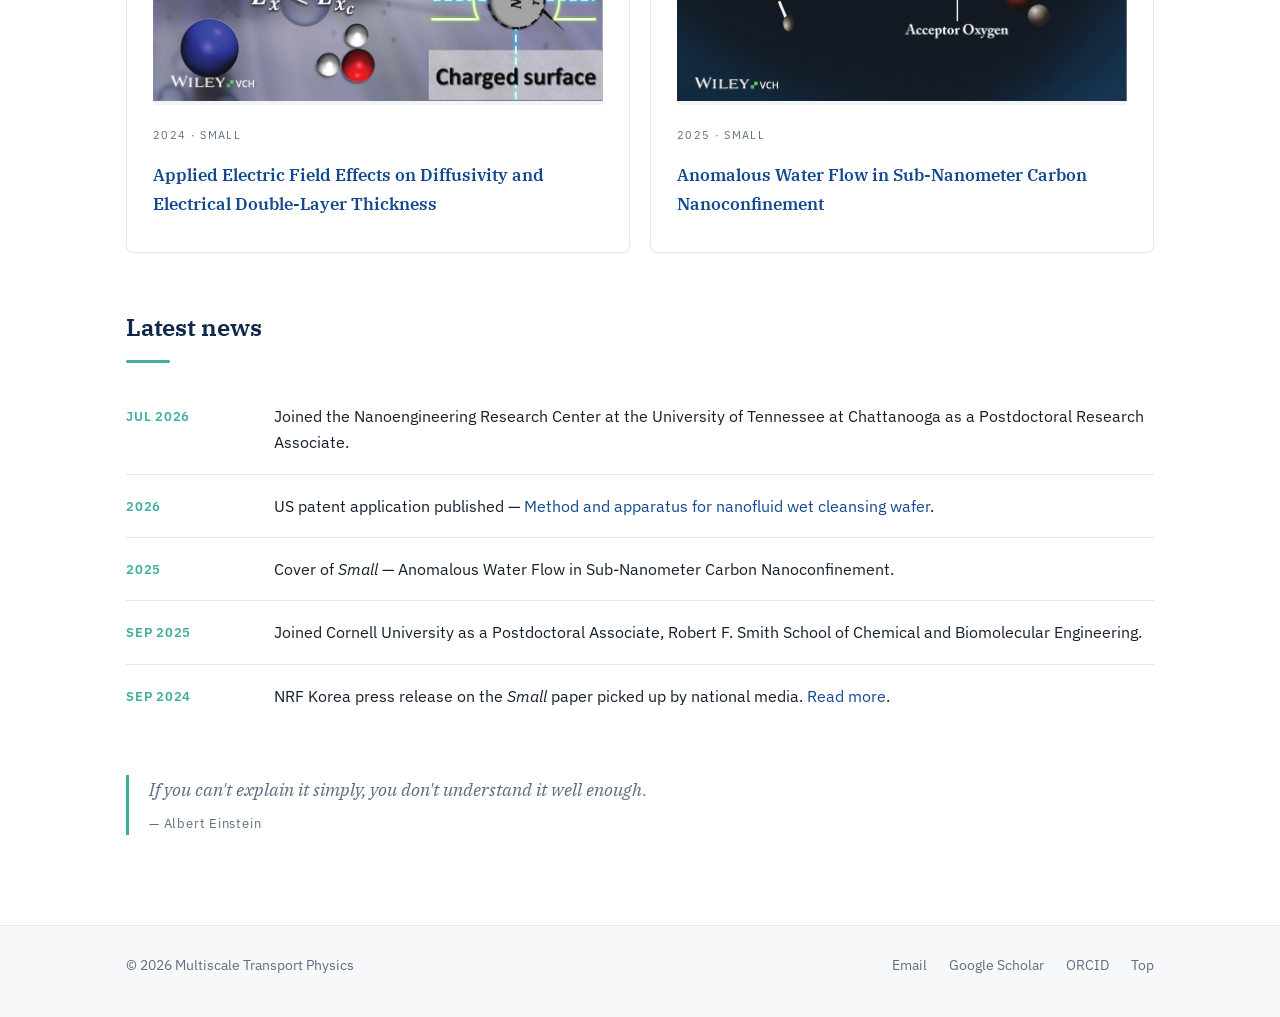
==== commit 547126c2: "Add files via upload" ====
--- a/index.html
+++ b/index.html
@@ -18,6 +18,7 @@
     <button id="menuBtn" aria-label="Menu">Menu</button>
     <div class="links" id="navLinks">
       <a class="active" href="index.html">Home</a>
+      <a href="about.html">About</a>
       <a href="research.html">Research</a>
       <a href="publications.html">Publications</a>
       <a href="awards.html">Awards</a>
@@ -54,6 +55,7 @@
       <p>Non-equilibrium molecular dynamics of dissimilar molecular interfaces — where Fourier's law holds, where it breaks, and what sets thermal resistance at the atomic scale.</p>
     </div>
   </div>
+  <p style="margin-top:16px"><a href="research.html">More on the research →</a></p>
 
   <h2>Featured on the cover of <em>Small</em></h2>
   <div class="cards">
--- a/assets/style.css
+++ b/assets/style.css
@@ -155,3 +155,34 @@
 footer .fwrap span:first-child{margin-right:auto}
 footer a{color:var(--muted)}
 footer a:hover{color:var(--navy)}
+
+/* ================= journal logo strip ================= */
+.logos{display:grid;grid-template-columns:repeat(5,1fr);gap:22px 30px;
+  align-items:center;justify-items:center;margin:10px auto 30px;max-width:900px}
+.logos a{display:flex;align-items:center;justify-content:center;height:62px;width:100%;
+  transition:transform .18s ease}
+.logos a:hover{transform:scale(1.06);text-decoration:none}
+.logos img{max-height:50px;max-width:100%;width:auto;object-fit:contain}
+@media(max-width:860px){.logos{grid-template-columns:repeat(3,1fr)}}
+@media(max-width:520px){.logos{grid-template-columns:repeat(2,1fr)}
+  .logos a{height:52px}.logos img{max-height:42px}}
+.center-block{text-align:center}
+.center-block h1,.center-block h2{text-align:center}
+.center-block h2::after{margin-left:auto;margin-right:auto}
+.scholar{display:inline-flex;align-items:center;gap:9px;font-size:1.02rem;
+  border:1px solid var(--line);border-radius:999px;padding:9px 20px;color:var(--navy)}
+.scholar:hover{text-decoration:none;border-color:var(--teal);background:var(--soft)}
+
+/* ================= profile (people style) ================= */
+.profile{display:grid;grid-template-columns:200px 1fr;gap:34px;align-items:start;
+  padding:44px 0 8px}
+.profile>img{border:1px solid var(--line);border-radius:4px;width:100%;
+  aspect-ratio:1/1;object-fit:cover}
+.profile h1{font-size:1.9rem;margin:0 0 18px}
+.profile .grp{margin:0 0 22px}
+.profile .grp .label{font-weight:600;color:var(--navy);font-size:.95rem;
+  margin:0 0 6px;font-family:"IBM Plex Sans",sans-serif}
+.profile .grp p{margin:0 0 4px;font-size:.96rem;color:var(--muted)}
+.profile .grp p b{color:var(--ink);font-weight:600}
+@media(max-width:660px){.profile{grid-template-columns:1fr;gap:22px}
+  .profile>img{max-width:200px}}
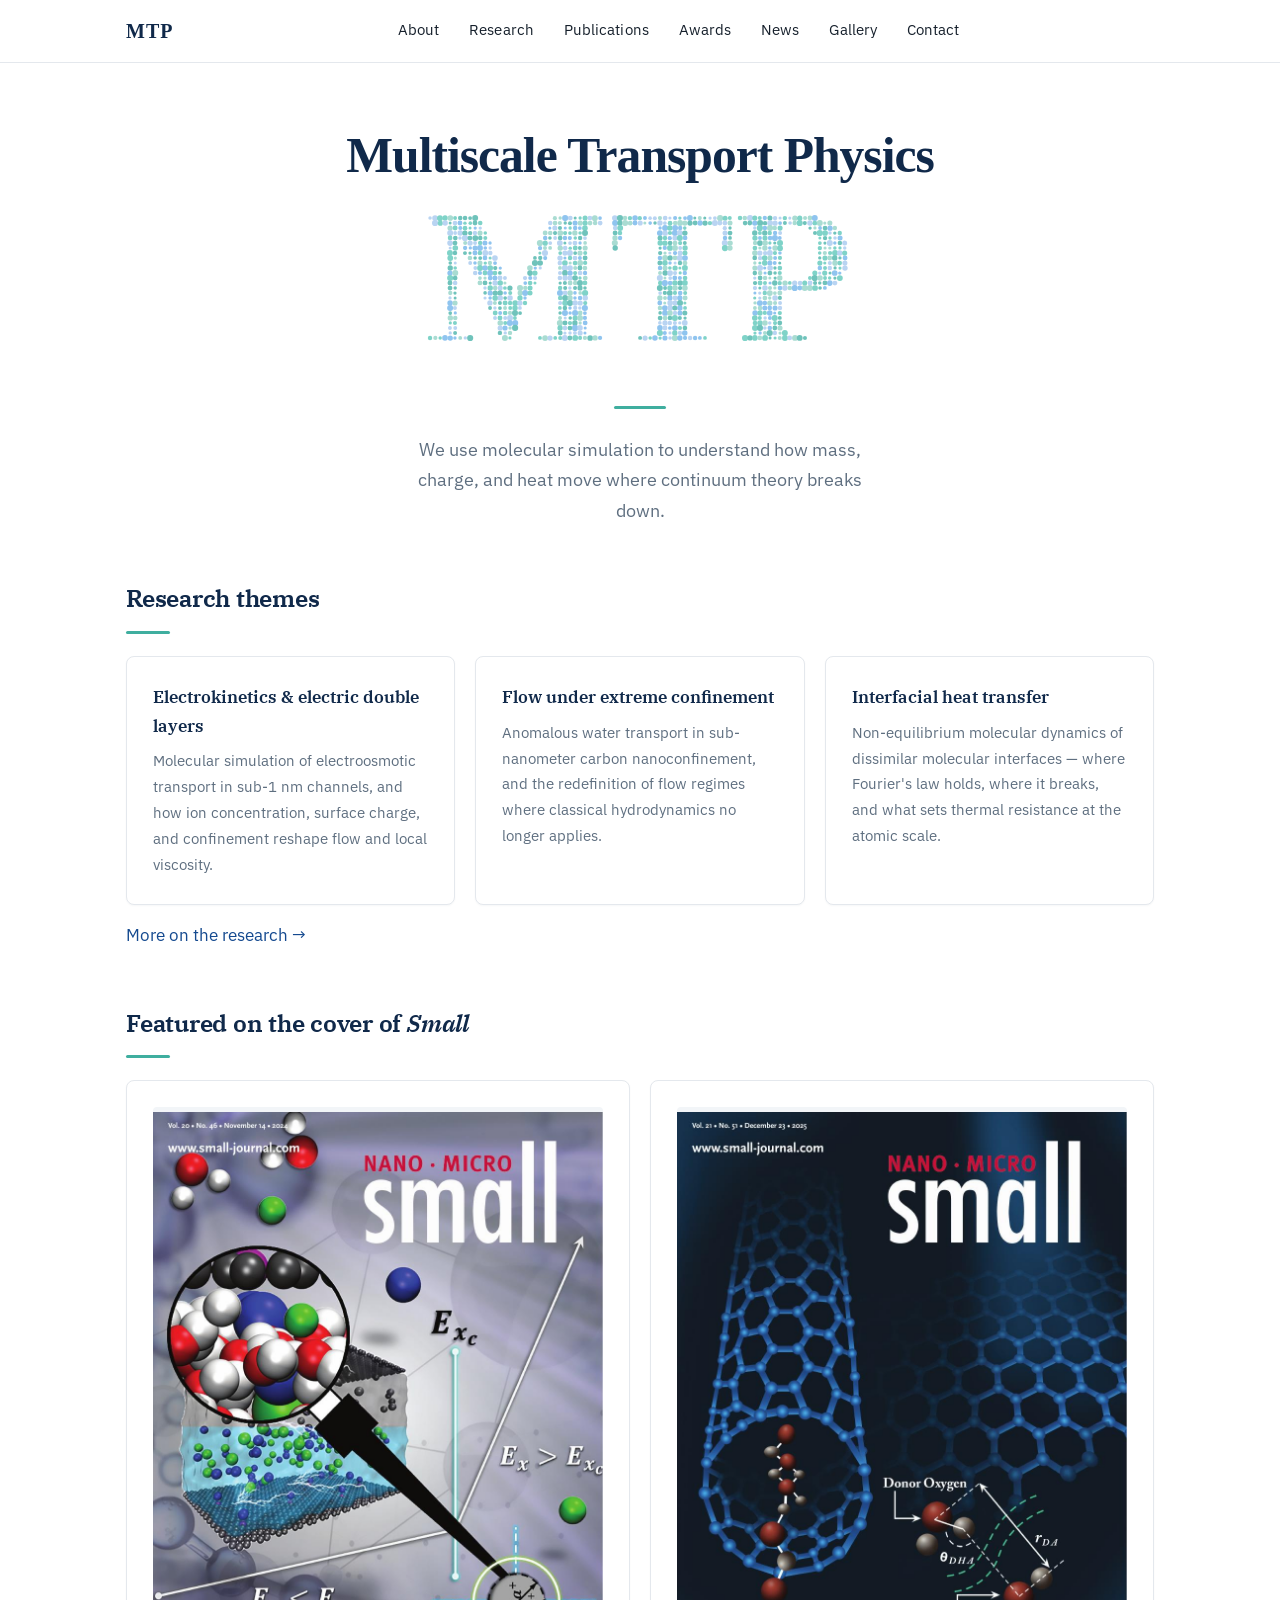
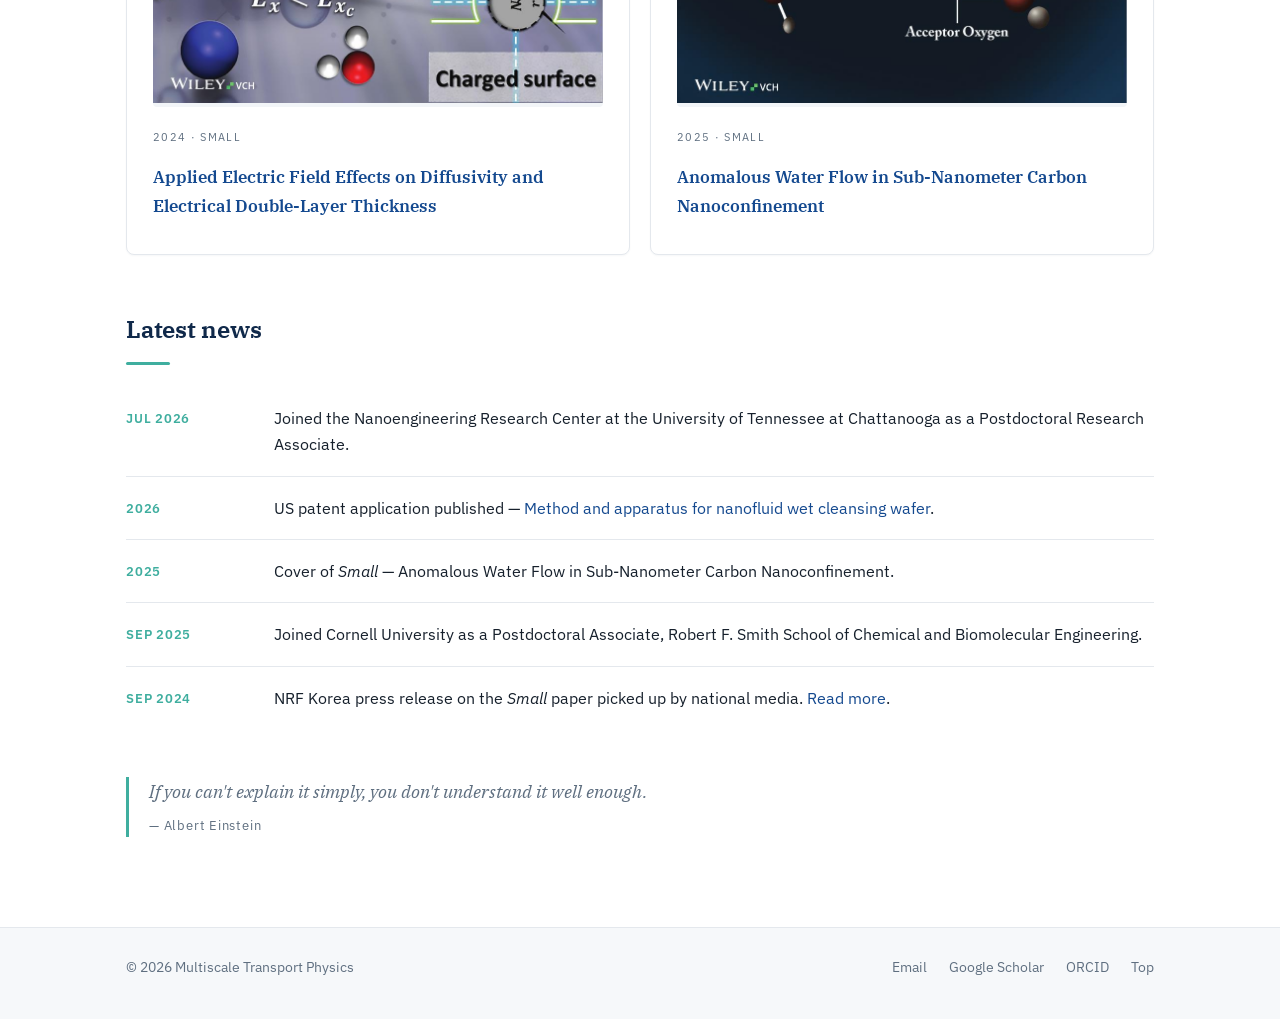
==== commit 874a8af5: "Add files via upload" ====
--- a/index.html
+++ b/index.html
@@ -17,7 +17,6 @@
     <a class="brand" href="index.html">MTP<span>Multiscale Transport Physics</span></a>
     <button id="menuBtn" aria-label="Menu">Menu</button>
     <div class="links" id="navLinks">
-      <a class="active" href="index.html">Home</a>
       <a href="about.html">About</a>
       <a href="research.html">Research</a>
       <a href="publications.html">Publications</a>
--- a/assets/style.css
+++ b/assets/style.css
@@ -25,12 +25,12 @@
 header.top{position:sticky;top:0;z-index:40;background:rgba(255,255,255,.95);
   backdrop-filter:blur(10px);border-bottom:1px solid var(--line)}
 nav{max-width:var(--maxw);margin:0 auto;padding:0 var(--pad);
-  display:flex;align-items:center;gap:30px;min-height:60px}
-nav .brand{margin-right:auto;color:var(--navy);font-family:"IBM Plex Serif",serif;
-  font-weight:600;font-size:20px;letter-spacing:.04em}
+  display:flex;align-items:center;gap:30px;min-height:62px;position:relative}
+nav .brand{color:var(--navy);font-family:"IBM Plex Serif",serif;
+  font-weight:700;font-size:20px;letter-spacing:.05em}
 nav .brand:hover{text-decoration:none}
 nav .brand span{display:none}
-nav .links{display:flex;gap:26px;flex-wrap:wrap}
+nav .links{display:flex;gap:30px;flex-wrap:wrap;margin:0 auto}
 nav .links a{font-size:14.5px;color:var(--ink);padding:5px 0;
   border-bottom:2px solid transparent;letter-spacing:.005em}
 nav .links a:hover{color:var(--navy);text-decoration:none;border-bottom-color:var(--line)}
@@ -99,8 +99,11 @@
 
 ul.pubs li{display:grid;grid-template-columns:180px 1fr;gap:24px;align-items:start}
 ul.pubs img{border:1px solid var(--line);border-radius:3px;background:#fff;
-  width:100%;aspect-ratio:4/3;object-fit:contain;padding:7px}
-@media(max-width:620px){ul.pubs li{grid-template-columns:1fr}ul.pubs img{max-width:300px}}
+  width:100%;aspect-ratio:4/3;object-fit:cover;display:block}
+ul.pubs .nofig{display:block;width:100%;aspect-ratio:4/3;border:1px dashed var(--line);
+  border-radius:3px;background:var(--soft)}
+@media(max-width:620px){ul.pubs li{grid-template-columns:1fr}ul.pubs img{max-width:300px}
+  ul.pubs .nofig{display:none}}
 
 .news li{display:grid;grid-template-columns:130px 1fr;gap:18px}
 .news .date{font-size:12.5px;letter-spacing:.06em;text-transform:uppercase;
@@ -125,8 +128,15 @@
 .grid{display:grid;grid-template-columns:repeat(auto-fill,minmax(240px,1fr));gap:18px}
 .grid figure{margin:0}
 .grid img{border:1px solid var(--line);border-radius:3px;aspect-ratio:4/3;
-  object-fit:contain;background:#fff;padding:7px}
-.grid figcaption{font-size:.85rem;color:var(--muted);margin-top:8px}
+  object-fit:cover;background:#fff;width:100%;display:block}
+.grid img.coverfig{aspect-ratio:3/4;object-fit:contain;background:#f2f5f8;padding:8px}
+.grid figcaption{font-size:.88rem;margin-top:10px;line-height:1.45}
+.grid figcaption a{color:var(--ink);font-weight:500;display:block}
+.grid figcaption a:hover{color:var(--link)}
+.grid figcaption .meta{display:block;color:var(--muted);font-size:.8rem;
+  letter-spacing:.03em;margin-top:4px}
+.grid a{display:block}
+.grid a:hover img{border-color:var(--teal)}
 .wide{border:1px solid var(--line);border-radius:3px;background:#fff;padding:10px}
 
 .videos{display:grid;grid-template-columns:repeat(auto-fill,minmax(310px,1fr));gap:20px}
@@ -186,3 +196,20 @@
 .profile .grp p b{color:var(--ink);font-weight:600}
 @media(max-width:660px){.profile{grid-template-columns:1fr;gap:22px}
   .profile>img{max-width:200px}}
+
+/* ================= about page ================= */
+.bio{display:grid;grid-template-columns:250px 1fr;gap:48px;align-items:start;padding-top:12px}
+.bio h2:first-child{margin-top:34px}
+.idcard{position:sticky;top:84px;border:1px solid var(--line);border-radius:8px;
+  padding:18px;background:var(--soft)}
+.idcard img{border-radius:5px;width:100%;aspect-ratio:1/1;object-fit:cover;
+  border:1px solid var(--line);background:#fff}
+.idcard .pos{font-weight:600;color:var(--navy);margin:14px 0 4px;font-size:.97rem;line-height:1.4}
+.idcard .org{color:var(--muted);font-size:.88rem;line-height:1.55;margin:0 0 14px}
+.idcard .links{margin:0;display:flex;flex-direction:column;gap:5px;font-size:.9rem}
+@media(max-width:820px){
+  .bio{grid-template-columns:1fr;gap:28px}
+  .idcard{position:static;display:grid;grid-template-columns:130px 1fr;gap:18px;align-items:start}
+  .idcard img{grid-row:span 3}
+  .idcard .pos{margin-top:0}
+}
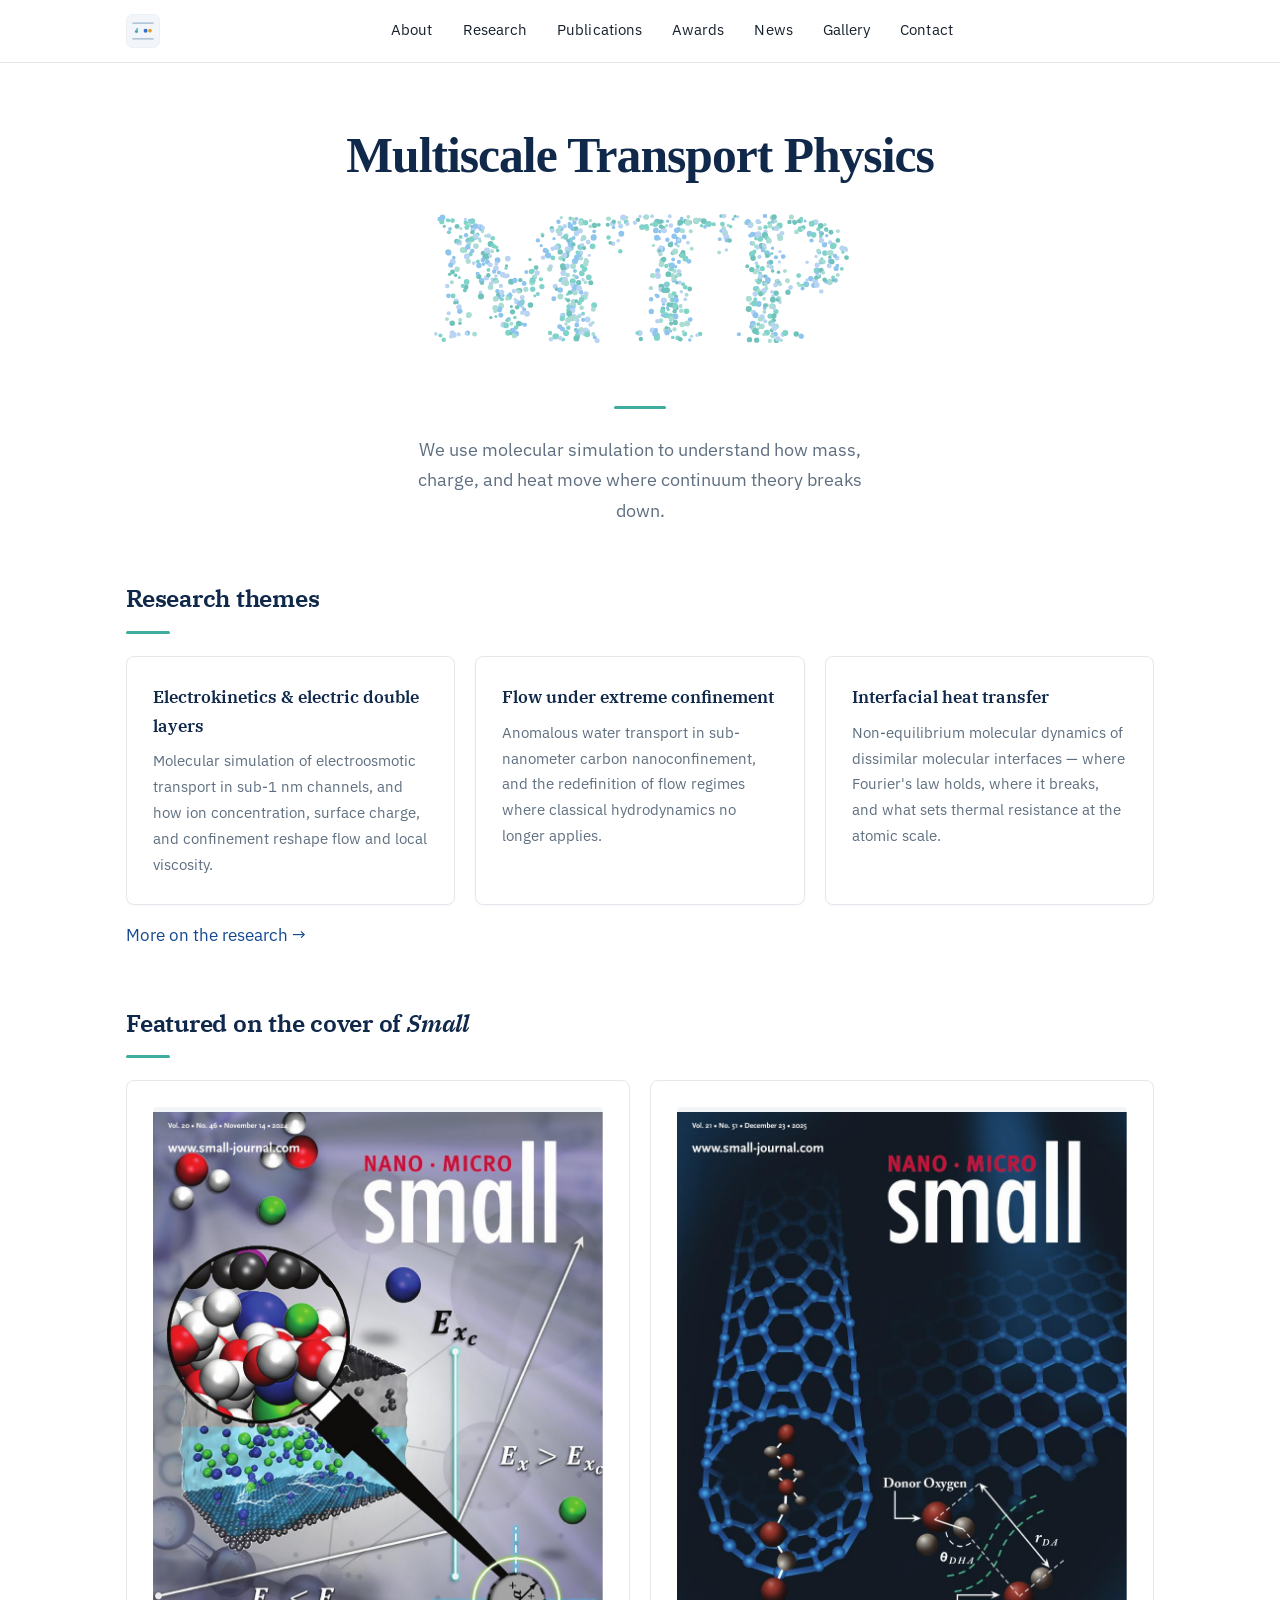
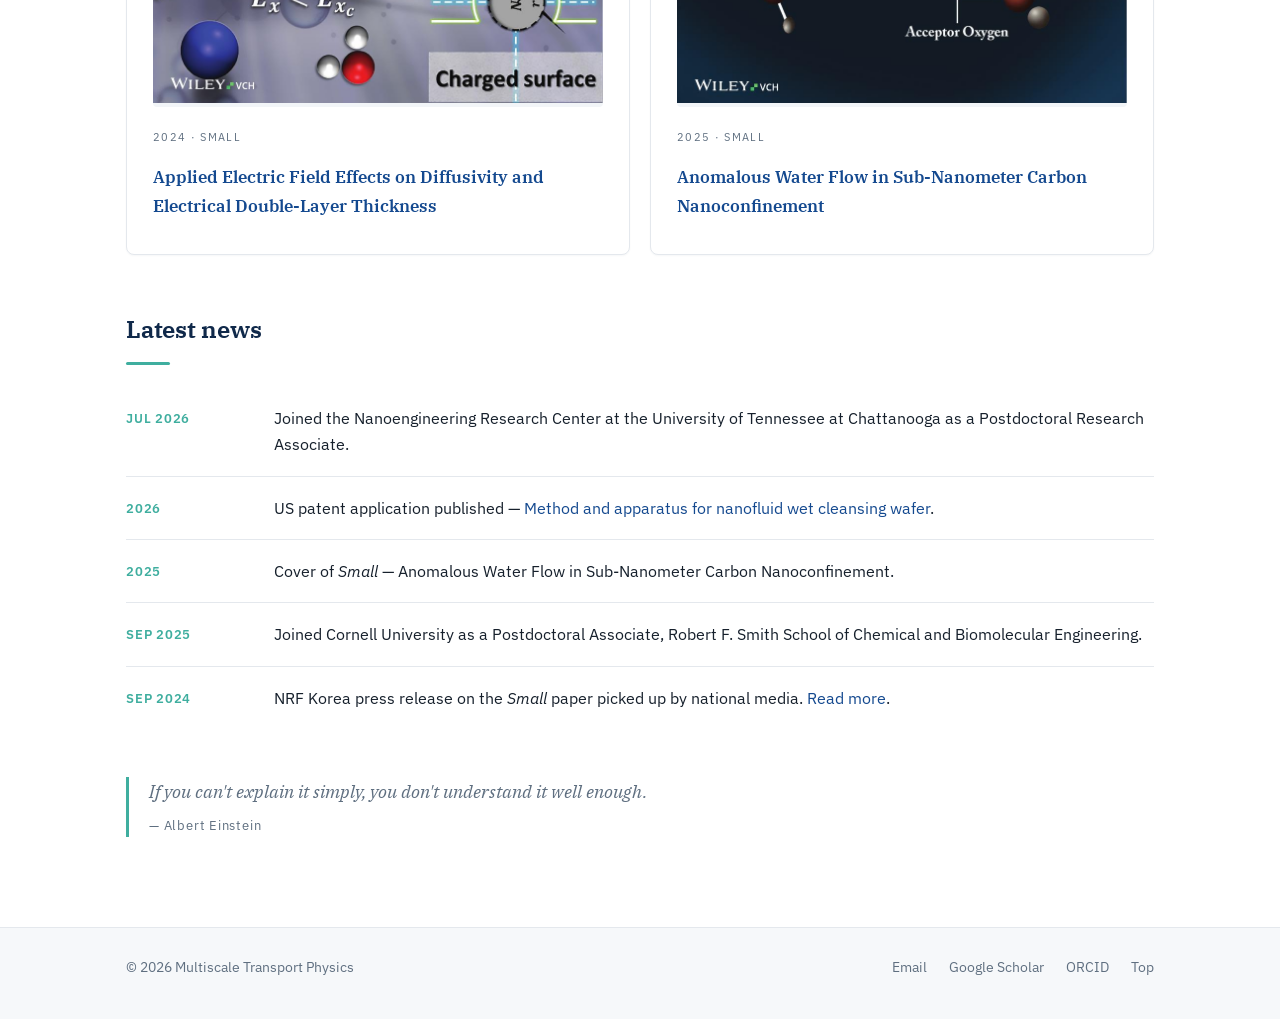
==== commit 8bf13426: "Add files via upload" ====
--- a/index.html
+++ b/index.html
@@ -5,6 +5,10 @@
 <meta name="viewport" content="width=device-width, initial-scale=1">
 <title>MTP — Multiscale Transport Physics</title>
 <meta name="description" content="Multiscale Transport Physics (MTP) — molecular dynamics of nanoconfined transport, electric double layers, and interfacial heat transfer.">
+<link rel="icon" href="favicon.ico" sizes="any">
+<link rel="icon" href="favicon.svg" type="image/svg+xml">
+<link rel="apple-touch-icon" href="apple-touch-icon.png">
+<meta name="theme-color" content="#10294a">
 <link rel="preconnect" href="https://fonts.googleapis.com">
 <link rel="preconnect" href="https://fonts.gstatic.com" crossorigin>
 <link href="https://fonts.googleapis.com/css2?family=IBM+Plex+Mono:wght@400;500&family=IBM+Plex+Sans:wght@400;500;600&family=IBM+Plex+Serif:wght@400;500;600&display=swap" rel="stylesheet">
@@ -14,7 +18,33 @@
 
 <header class="top">
   <nav>
-    <a class="brand" href="index.html">MTP<span>Multiscale Transport Physics</span></a>
+    <a class="brand" href="index.html">
+<svg class="logo" viewBox="0 0 120 120" xmlns="http://www.w3.org/2000/svg" role="img" aria-label="MTP">
+  <rect x="1" y="1" width="118" height="118" rx="24" fill="#f2f6fa" stroke="#d8e2ec" stroke-width="1.5"/>
+  <rect x="22" y="30" width="76" height="4" rx="2" fill="#9db4cc"/>
+  <rect x="22" y="86" width="76" height="4" rx="2" fill="#9db4cc"/>
+  <clipPath id="mtpch"><rect x="22" y="34" width="76" height="52"/></clipPath>
+  <g clip-path="url(#mtpch)">
+    <circle cx="30" cy="48" r="7" fill="#2f6fd0">
+      <animate attributeName="cx" values="22;98;22" dur="7s" repeatCount="indefinite"/>
+      <animate attributeName="cy" values="48;66;48" dur="3.1s" repeatCount="indefinite"/>
+    </circle>
+    <circle cx="70" cy="70" r="5.5" fill="#3fae9f">
+      <animate attributeName="cx" values="98;22;98" dur="5.4s" repeatCount="indefinite"/>
+      <animate attributeName="cy" values="70;44;70" dur="2.6s" repeatCount="indefinite"/>
+    </circle>
+    <circle cx="55" cy="56" r="6.5" fill="#e8a020">
+      <animate attributeName="cx" values="50;98;22;50" dur="9s" repeatCount="indefinite"/>
+      <animate attributeName="cy" values="56;72;46;56" dur="4.3s" repeatCount="indefinite"/>
+    </circle>
+    <circle cx="40" cy="76" r="4" fill="#7fb2f0">
+      <animate attributeName="cx" values="80;22;80" dur="6.2s" repeatCount="indefinite"/>
+      <animate attributeName="cy" values="76;48;76" dur="3.6s" repeatCount="indefinite"/>
+    </circle>
+  </g>
+</svg>
+      <span class="wordmark">MTP</span>
+    </a>
     <button id="menuBtn" aria-label="Menu">Menu</button>
     <div class="links" id="navLinks">
       <a href="about.html">About</a>
--- a/assets/style.css
+++ b/assets/style.css
@@ -26,8 +26,12 @@
   backdrop-filter:blur(10px);border-bottom:1px solid var(--line)}
 nav{max-width:var(--maxw);margin:0 auto;padding:0 var(--pad);
   display:flex;align-items:center;gap:30px;min-height:62px;position:relative}
-nav .brand{color:var(--navy);font-family:"IBM Plex Serif",serif;
-  font-weight:700;font-size:20px;letter-spacing:.05em}
+nav .brand{display:flex;align-items:center;gap:11px;color:var(--navy);text-decoration:none}
+nav .brand:hover{text-decoration:none}
+nav .logo{width:34px;height:34px;display:block;flex:0 0 auto}
+nav .wordmark{font-family:"IBM Plex Serif",serif;font-weight:700;font-size:20px;
+  letter-spacing:.05em;line-height:1}
+@media (prefers-reduced-motion:reduce){nav .logo animate{display:none}}
 nav .brand:hover{text-decoration:none}
 nav .brand span{display:none}
 nav .links{display:flex;gap:30px;flex-wrap:wrap;margin:0 auto}
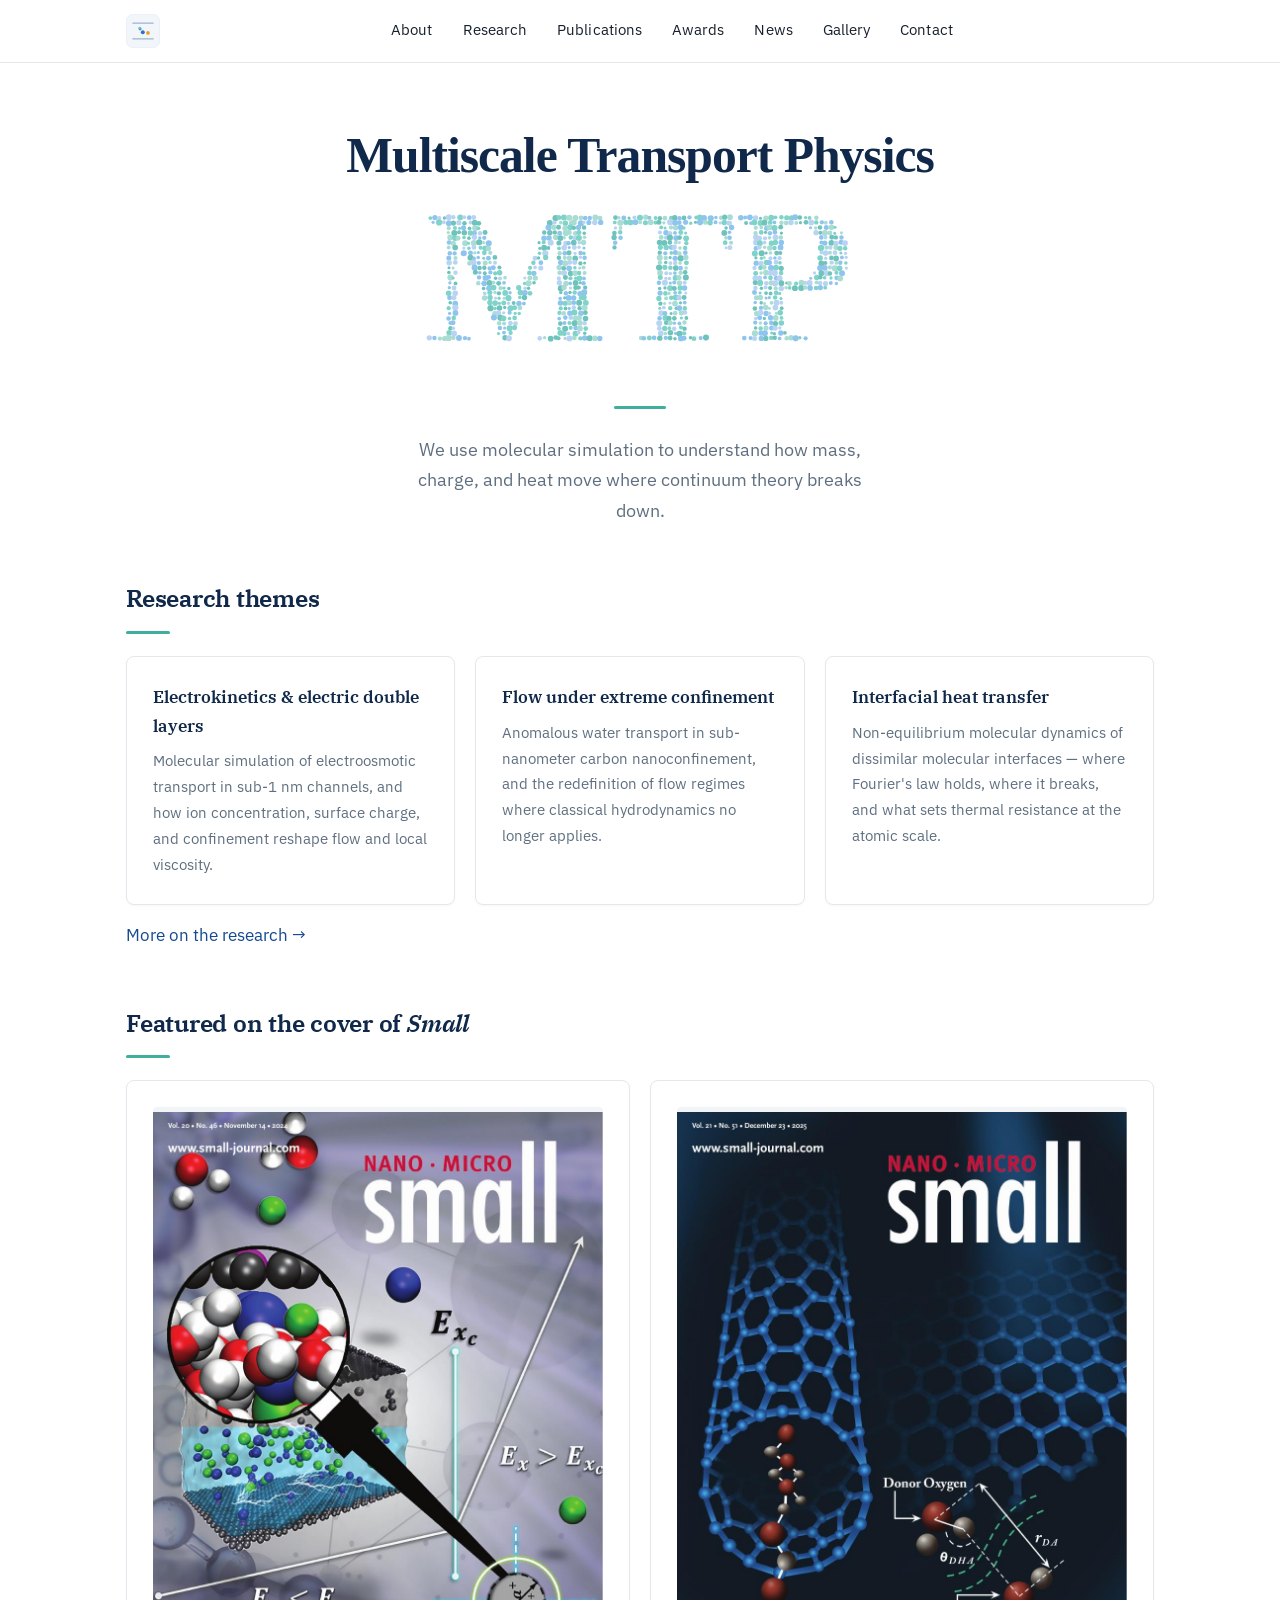
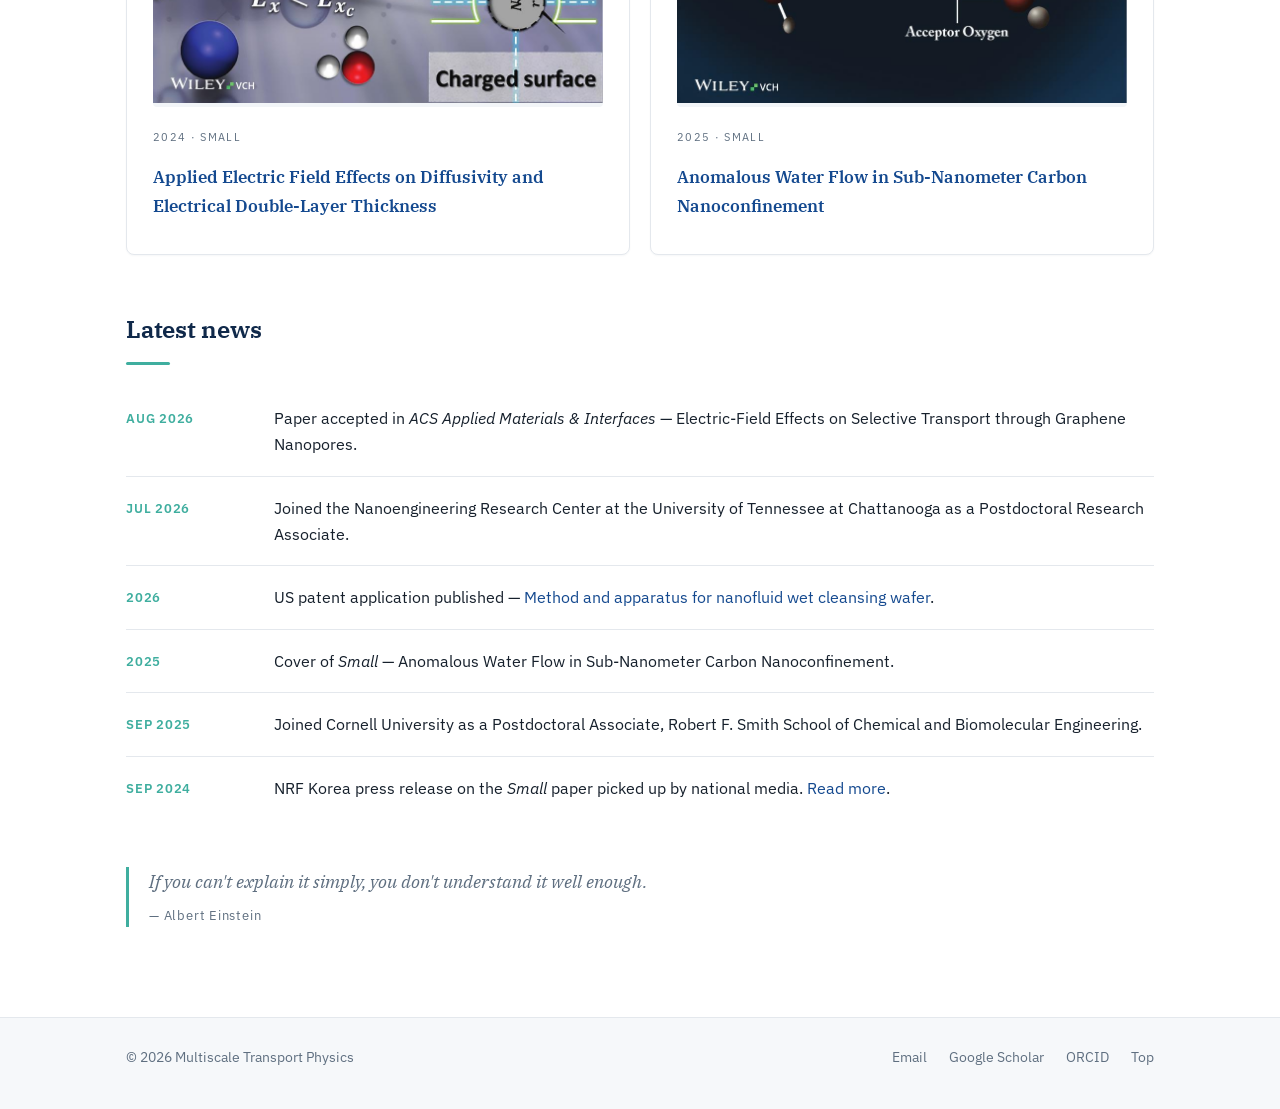
==== commit de507817: "Add files via upload" ====
--- a/index.html
+++ b/index.html
@@ -102,6 +102,7 @@
 
   <h2>Latest news</h2>
   <ul class="plain news">
+    <li><span class="date">Aug 2026</span><span>Paper accepted in <em>ACS Applied Materials &amp; Interfaces</em> — Electric-Field Effects on Selective Transport through Graphene Nanopores.</span></li>
     <li><span class="date">Jul 2026</span><span>Joined the Nanoengineering Research Center at the University of Tennessee at Chattanooga as a Postdoctoral Research Associate.</span></li>
     <li><span class="date">2026</span><span>US patent application published — <a href="https://patents.google.com/patent/US20260068576A1/en">Method and apparatus for nanofluid wet cleansing wafer</a>.</span></li>
     <li><span class="date">2025</span><span>Cover of <em>Small</em> — Anomalous Water Flow in Sub-Nanometer Carbon Nanoconfinement.</span></li>
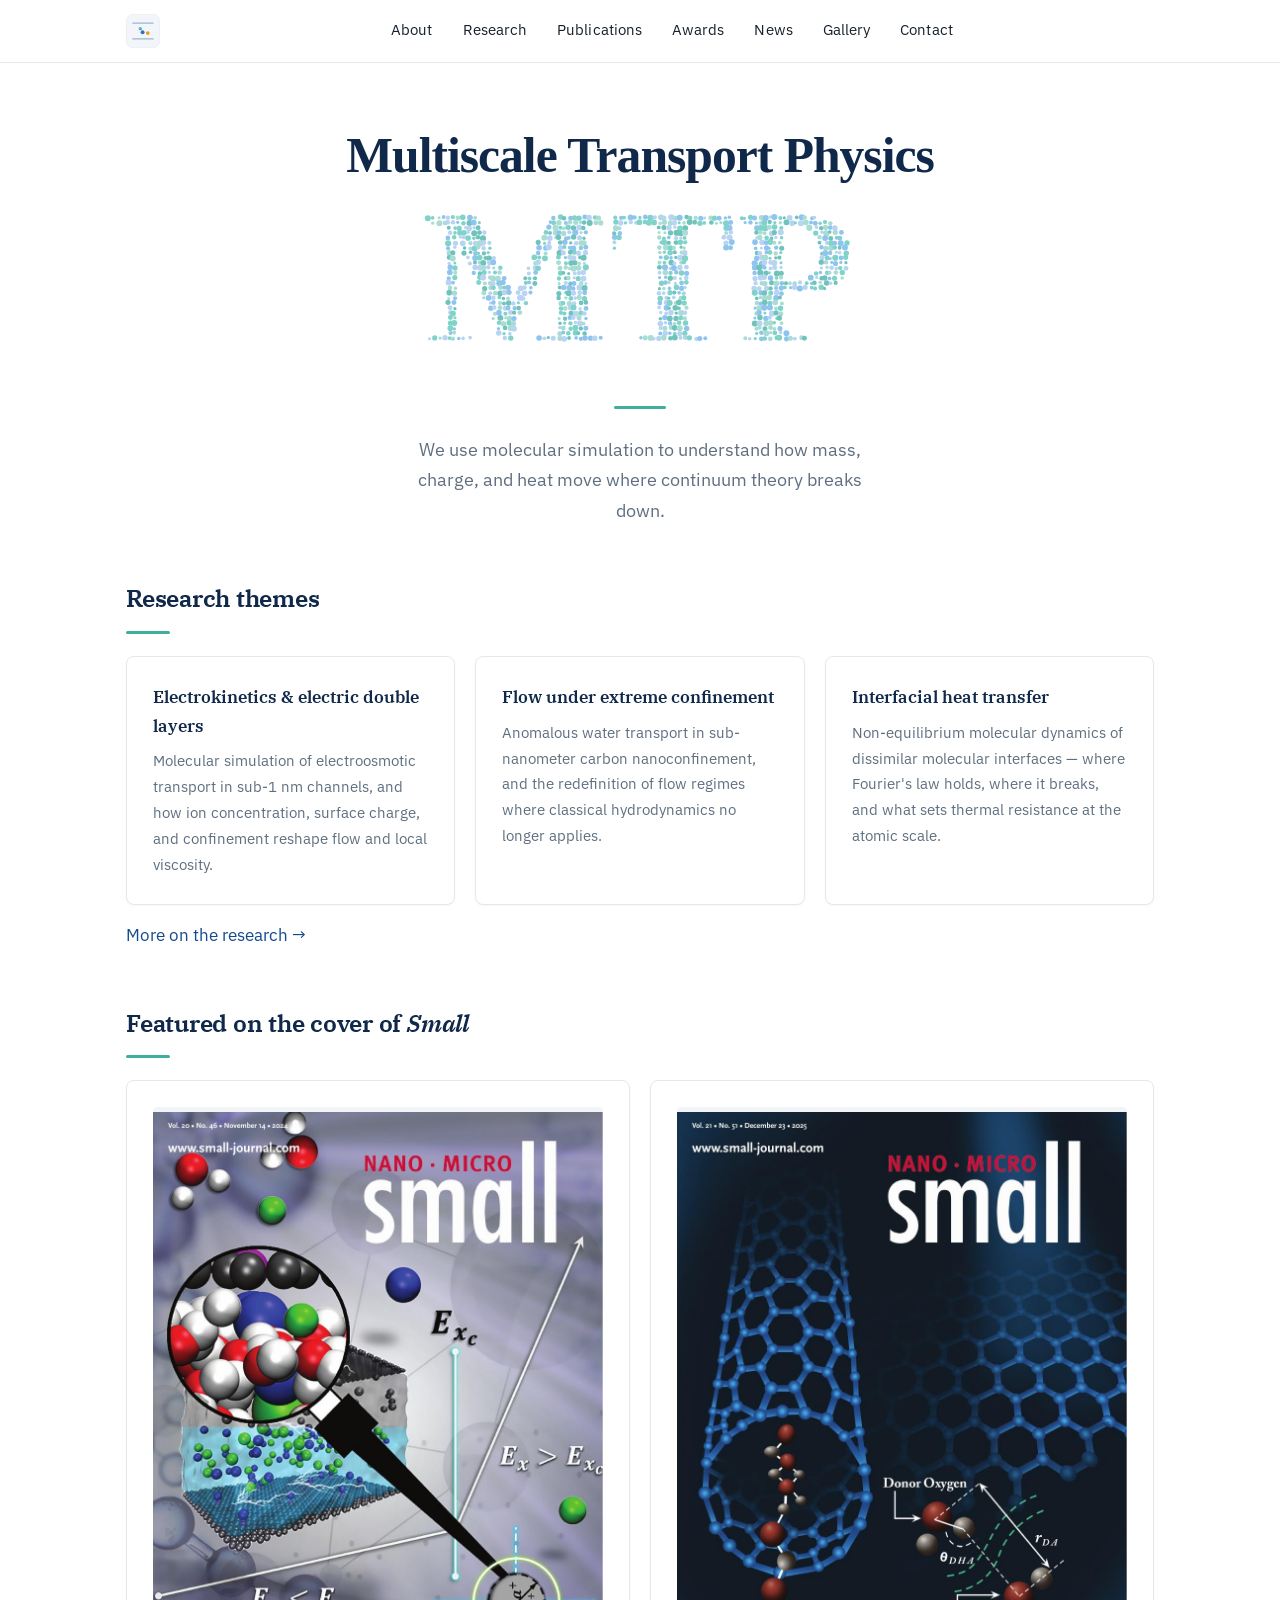
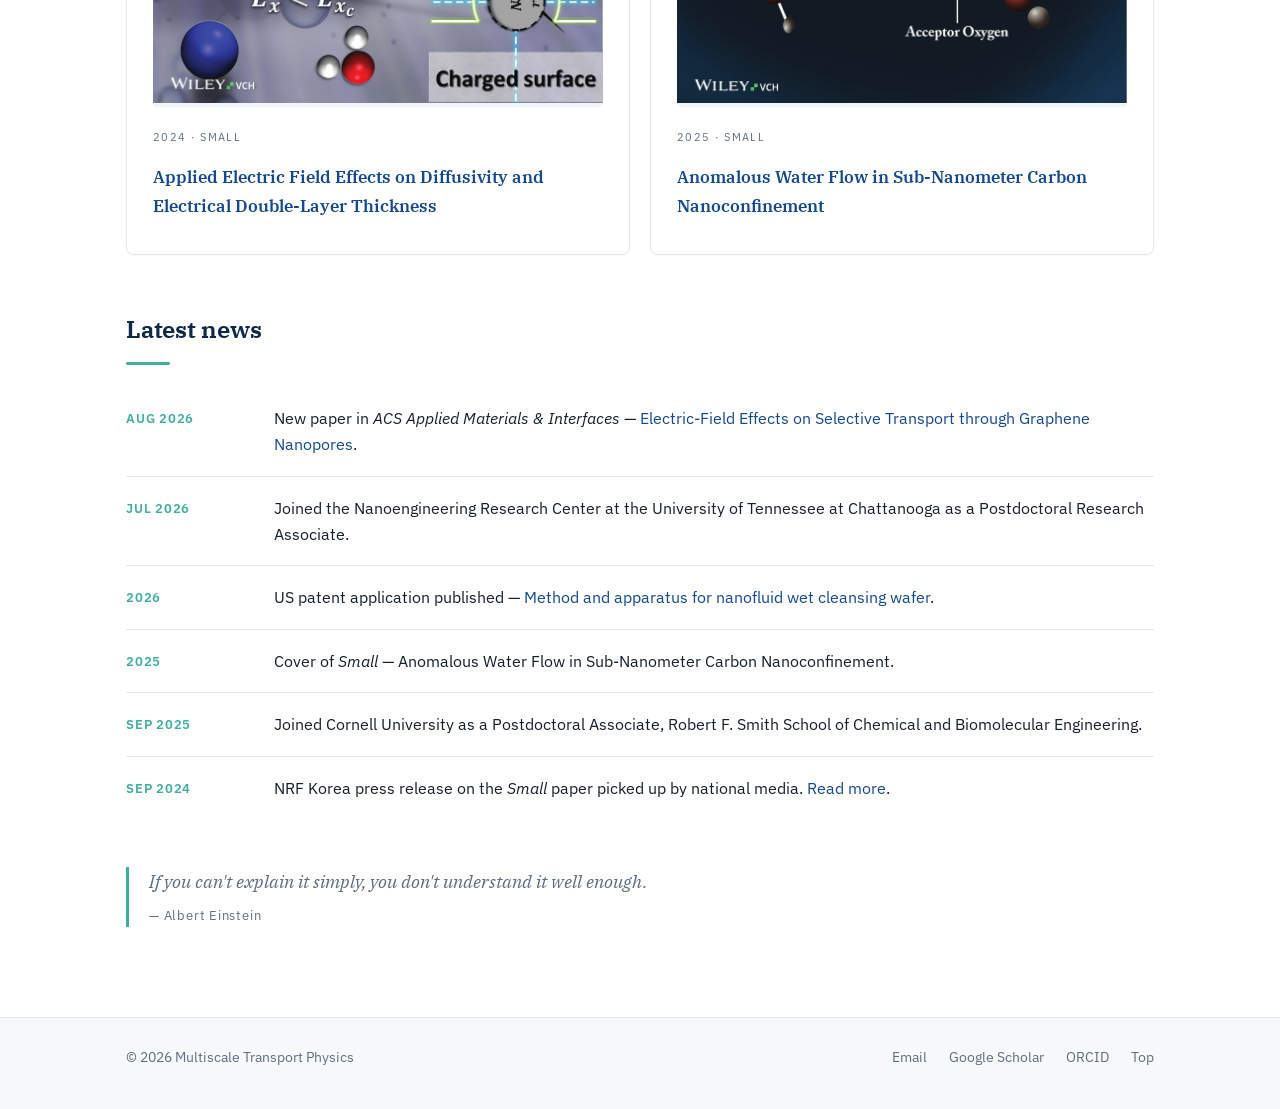
==== commit 855aa165: "Add files via upload" ====
--- a/index.html
+++ b/index.html
@@ -102,7 +102,7 @@
 
   <h2>Latest news</h2>
   <ul class="plain news">
-    <li><span class="date">Aug 2026</span><span>Paper accepted in <em>ACS Applied Materials &amp; Interfaces</em> — Electric-Field Effects on Selective Transport through Graphene Nanopores.</span></li>
+    <li><span class="date">Aug 2026</span><span>New paper in <em>ACS Applied Materials &amp; Interfaces</em> — <a href="https://pubs.acs.org/doi/10.1021/acsami.6c11813">Electric-Field Effects on Selective Transport through Graphene Nanopores</a>.</span></li>
     <li><span class="date">Jul 2026</span><span>Joined the Nanoengineering Research Center at the University of Tennessee at Chattanooga as a Postdoctoral Research Associate.</span></li>
     <li><span class="date">2026</span><span>US patent application published — <a href="https://patents.google.com/patent/US20260068576A1/en">Method and apparatus for nanofluid wet cleansing wafer</a>.</span></li>
     <li><span class="date">2025</span><span>Cover of <em>Small</em> — Anomalous Water Flow in Sub-Nanometer Carbon Nanoconfinement.</span></li>
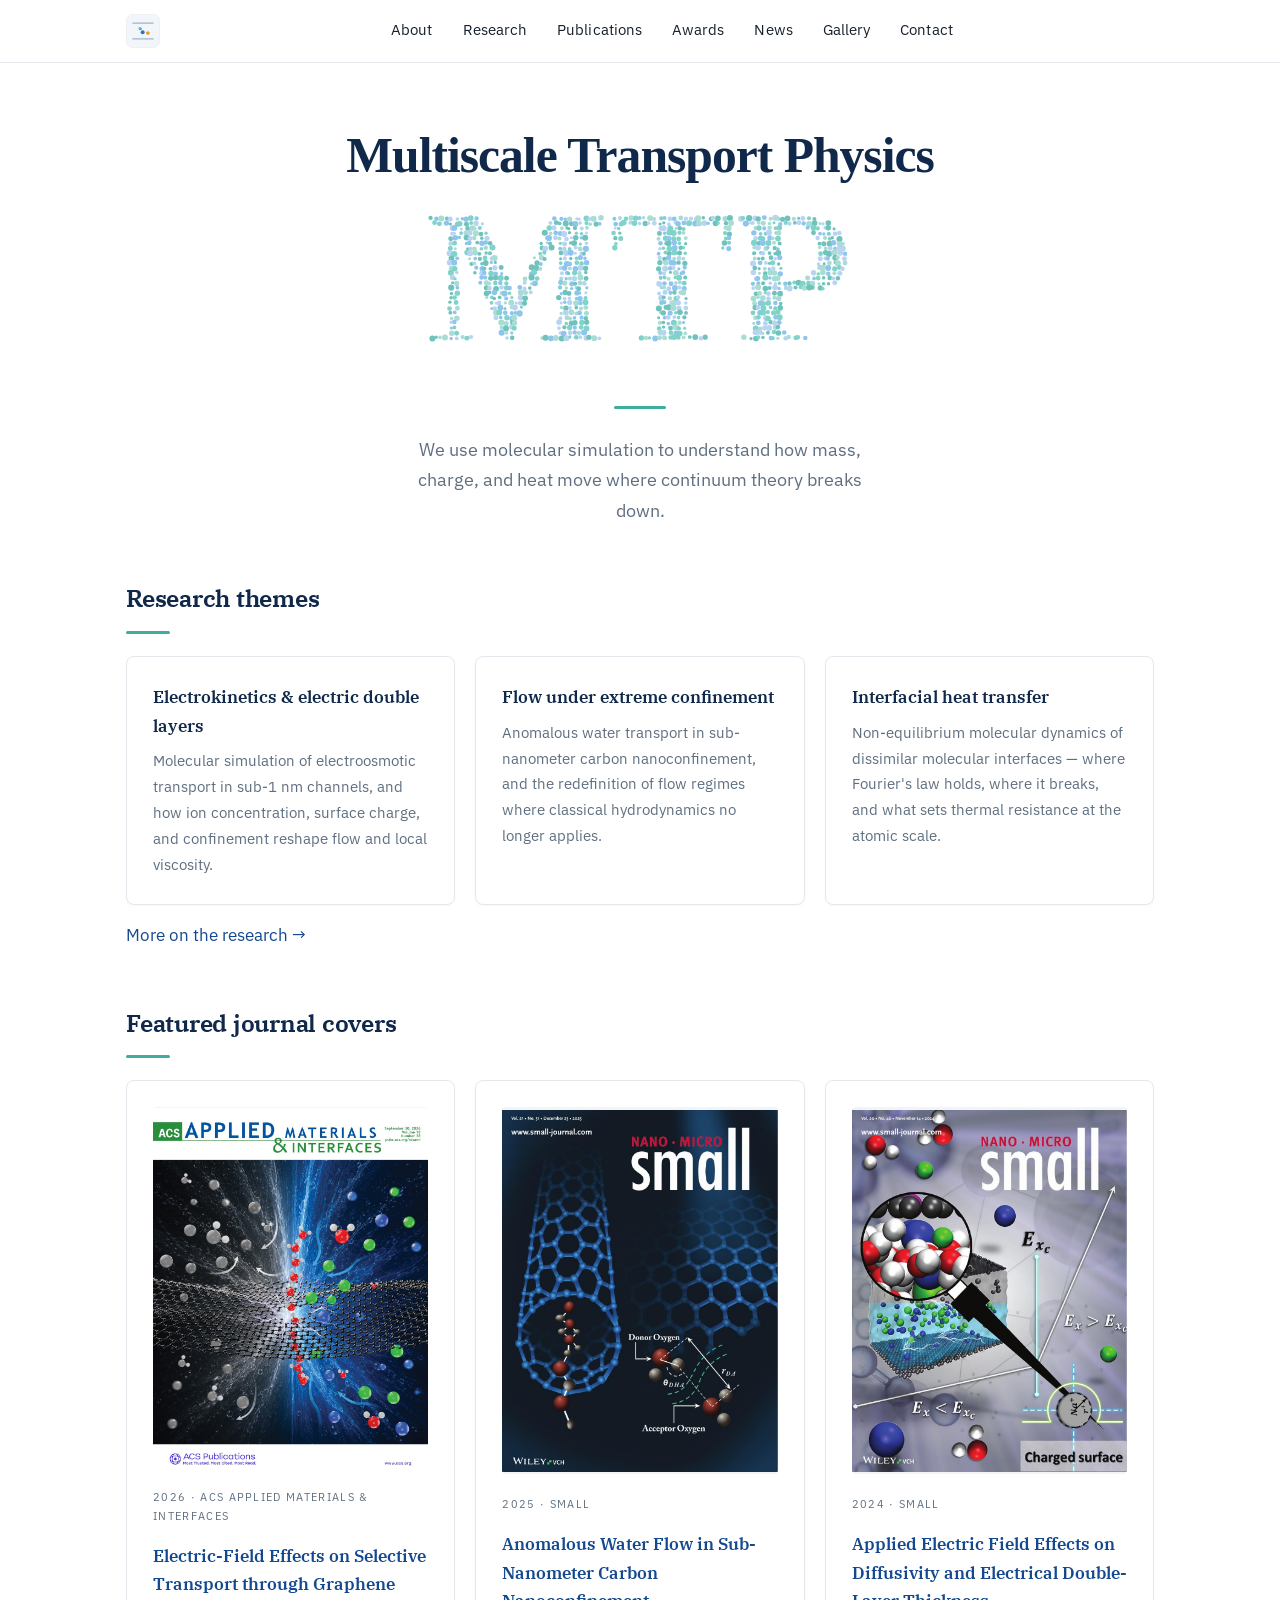
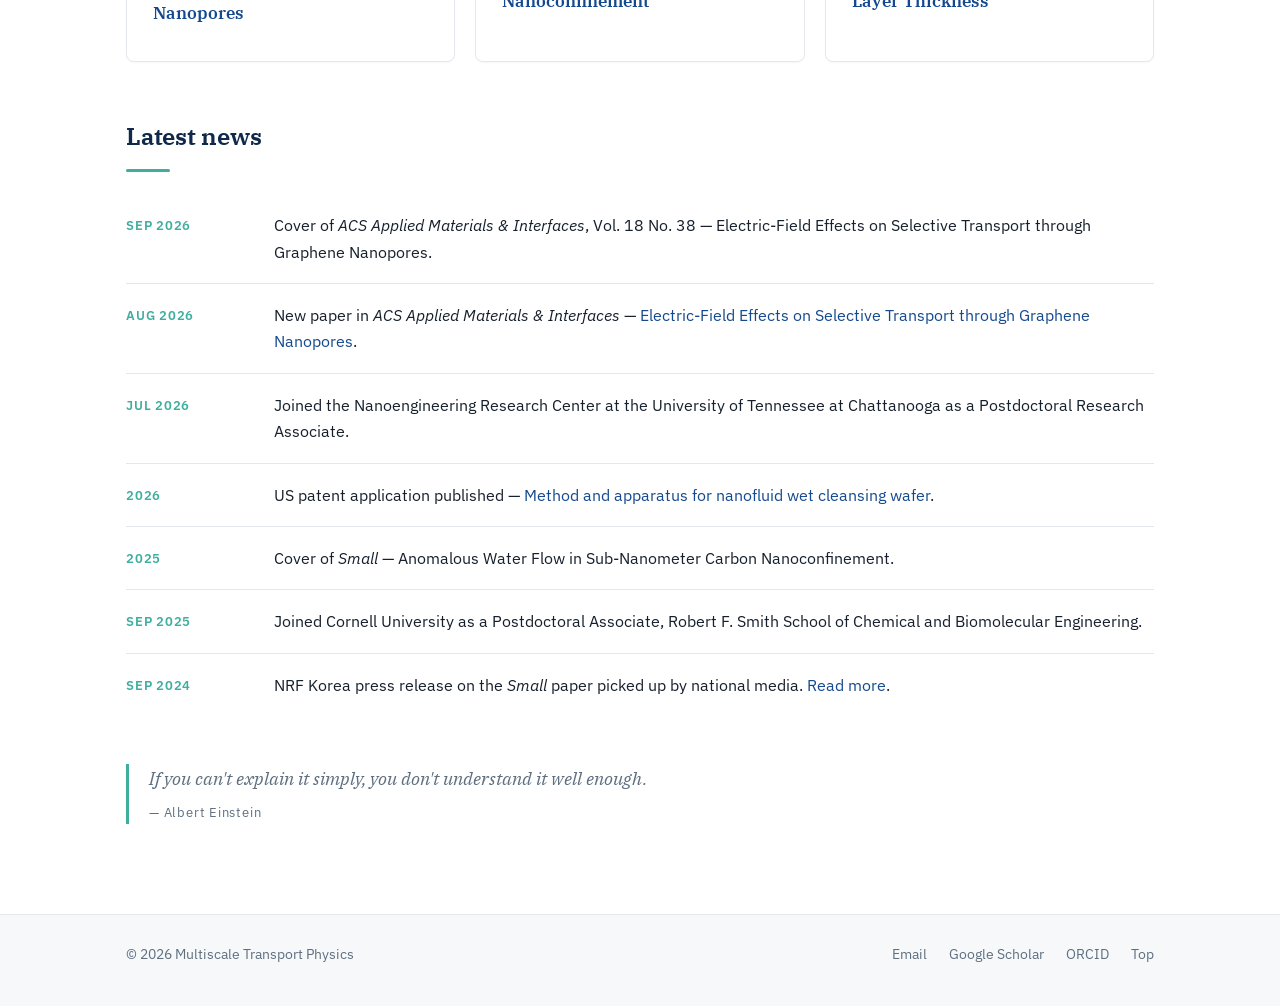
==== commit 82015143: "Add files via upload" ====
--- a/index.html
+++ b/index.html
@@ -86,22 +86,28 @@
   </div>
   <p style="margin-top:16px"><a href="research.html">More on the research →</a></p>
 
-  <h2>Featured on the cover of <em>Small</em></h2>
+  <h2>Featured journal covers</h2>
   <div class="cards">
     <div class="card">
-      <img class="coverimg" src="images/cover-2024.jpg" alt="Small 2024 cover">
-      <span class="tag">2024 · Small</span>
-      <h4 style="margin-top:10px"><a href="https://onlinelibrary.wiley.com/doi/abs/10.1002/smll.202470342">Applied Electric Field Effects on Diffusivity and Electrical Double-Layer Thickness</a></h4>
+      <img class="coverimg" src="images/cover-2026.jpg" alt="ACS Applied Materials &amp; Interfaces 2026 cover">
+      <span class="tag">2026 · ACS Applied Materials &amp; Interfaces</span>
+      <h4 style="margin-top:10px"><a href="https://pubs.acs.org/doi/10.1021/acsami.6c11813">Electric-Field Effects on Selective Transport through Graphene Nanopores</a></h4>
     </div>
     <div class="card">
       <img class="coverimg" src="images/cover-2025.jpg" alt="Small 2025 cover">
       <span class="tag">2025 · Small</span>
       <h4 style="margin-top:10px"><a href="https://onlinelibrary.wiley.com/doi/abs/10.1002/smll.71726">Anomalous Water Flow in Sub-Nanometer Carbon Nanoconfinement</a></h4>
     </div>
+    <div class="card">
+      <img class="coverimg" src="images/cover-2024.jpg" alt="Small 2024 cover">
+      <span class="tag">2024 · Small</span>
+      <h4 style="margin-top:10px"><a href="https://onlinelibrary.wiley.com/doi/abs/10.1002/smll.202470342">Applied Electric Field Effects on Diffusivity and Electrical Double-Layer Thickness</a></h4>
+    </div>
   </div>
 
   <h2>Latest news</h2>
   <ul class="plain news">
+    <li><span class="date">Sep 2026</span><span>Cover of <em>ACS Applied Materials &amp; Interfaces</em>, Vol. 18 No. 38 — Electric-Field Effects on Selective Transport through Graphene Nanopores.</span></li>
     <li><span class="date">Aug 2026</span><span>New paper in <em>ACS Applied Materials &amp; Interfaces</em> — <a href="https://pubs.acs.org/doi/10.1021/acsami.6c11813">Electric-Field Effects on Selective Transport through Graphene Nanopores</a>.</span></li>
     <li><span class="date">Jul 2026</span><span>Joined the Nanoengineering Research Center at the University of Tennessee at Chattanooga as a Postdoctoral Research Associate.</span></li>
     <li><span class="date">2026</span><span>US patent application published — <a href="https://patents.google.com/patent/US20260068576A1/en">Method and apparatus for nanofluid wet cleansing wafer</a>.</span></li>
